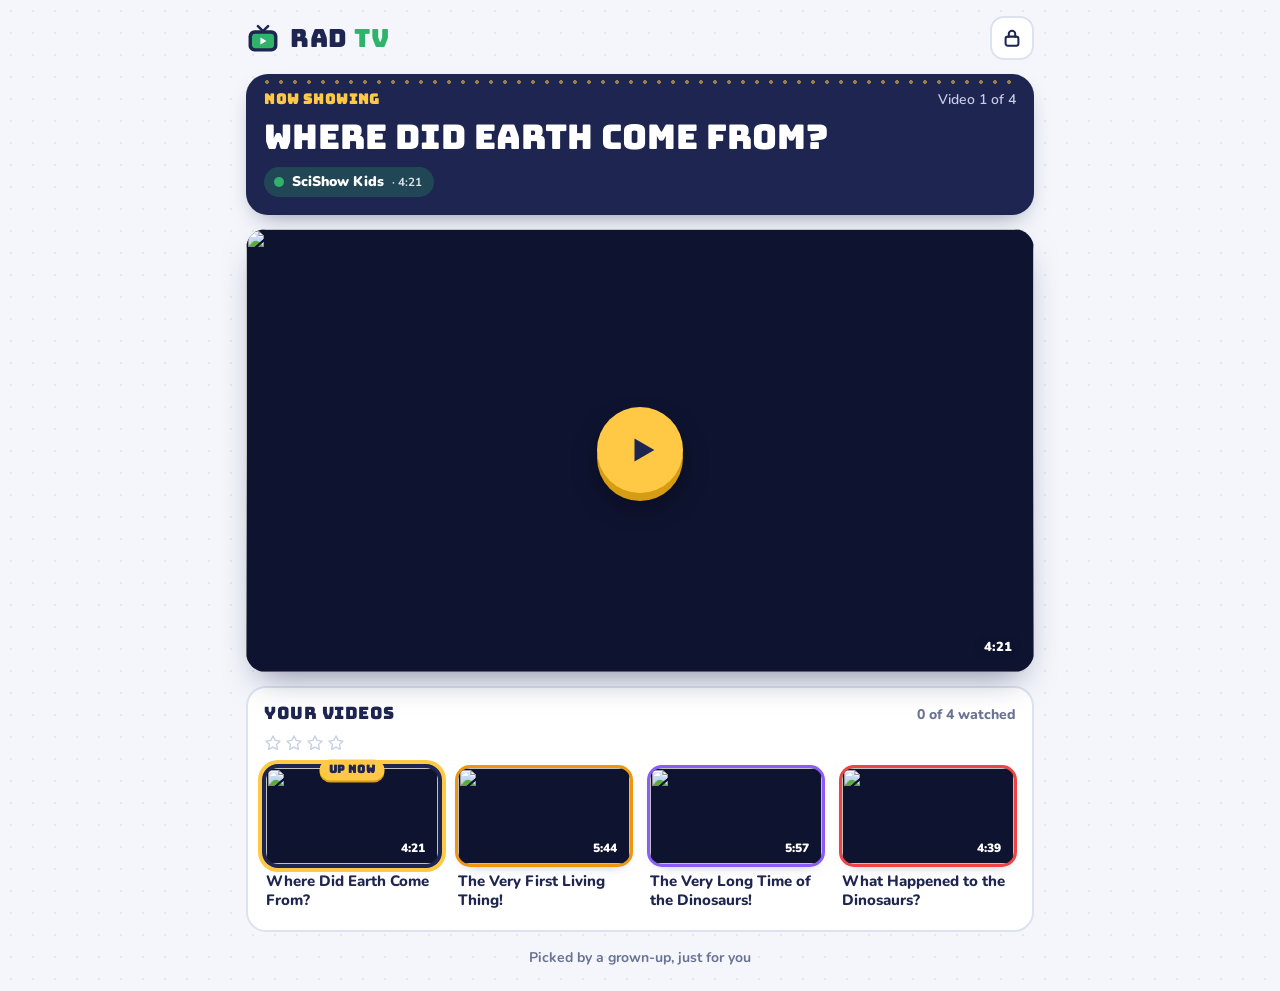
==== index.html @ b1f1b3ac "Rad TV: a kids' video player built on Time Train's player Opens straight to the next video, shields " ====
<!doctype html>
<html lang="en">
<head>
<meta charset="utf-8">
<meta name="viewport" content="width=device-width, initial-scale=1, viewport-fit=cover">
<title>Rad TV</title>
<meta name="description" content="A short list of hand-picked videos for the kids, one after another.">
<meta name="robots" content="noindex">
<meta name="apple-mobile-web-app-capable" content="yes">
<meta name="mobile-web-app-capable" content="yes">
<meta name="apple-mobile-web-app-status-bar-style" content="default">
<meta name="apple-mobile-web-app-title" content="Rad TV">
<meta name="theme-color" content="#f4f6fb">
<link rel="icon" type="image/svg+xml" href="favicon.svg">
<link rel="manifest" href="manifest.json">
<link rel="preconnect" href="https://fonts.googleapis.com">
<link rel="preconnect" href="https://fonts.gstatic.com" crossorigin>
<link href="https://fonts.googleapis.com/css2?family=Bungee&family=Nunito:wght@400;600;800;900&display=swap" rel="stylesheet">
<style>
  /* Time Train's look, as a little TV: a marquee board, the player, and the list of videos below. */
  :root {
    --paper: #f4f6fb; --ink: #1d2550; --muted: #6b7394; --card: #fff; --rule: #dde2f0;
    --board: #1d2550; --amber: #ffc845;
    --line: #2fb36b;   /* the current video's color, set from JS */
    --sign: "Bungee", "Arial Black", Impact, sans-serif;
    --body: "Nunito", ui-rounded, "SF Pro Rounded", system-ui, sans-serif;
  }
  * { box-sizing: border-box; -webkit-tap-highlight-color: transparent; }
  [hidden] { display: none !important; }
  html, body { margin: 0; min-height: 100%; }
  body {
    background: var(--paper); color: var(--ink);
    background-image: radial-gradient(circle, rgba(29,37,80,.07) 1.2px, transparent 1.4px); background-size: 22px 22px;
    font: 17px/1.4 var(--body); font-weight: 600;
    padding: calc(env(safe-area-inset-top) + 10px) 16px calc(env(safe-area-inset-bottom) + 18px);
    display: flex; flex-direction: column; gap: 14px; min-height: 100dvh;
    max-width: 820px; margin: 0 auto;
    -webkit-font-smoothing: antialiased; -webkit-user-select: none; user-select: none;
  }
  button { font: inherit; color: inherit; background: none; border: 0; padding: 0; cursor: pointer; }
  button:focus-visible, input:focus-visible { outline: 3px solid var(--amber); outline-offset: 2px; }

  /* top bar */
  .top { display: flex; align-items: center; gap: 10px; padding-top: 6px; }
  .brand { display: flex; align-items: center; gap: 10px; margin-right: auto; }
  .brand svg { width: 34px; height: 34px; }
  .brand b { font-family: var(--sign); font-weight: 400; font-size: 25px; letter-spacing: .02em; line-height: 1; }
  .brand b span { color: var(--line); transition: color .4s; }
  .icon-btn { flex-shrink: 0; width: 44px; height: 44px; border-radius: 14px; background: var(--card); border: 2px solid var(--rule);
    display: grid; place-items: center; color: var(--ink); position: relative; }
  .icon-btn svg { width: 22px; height: 22px; }
  .icon-btn:active { transform: scale(.95); }
  .icon-btn .hold { position: absolute; inset: -2px; border-radius: 14px; pointer-events: none;
    background: conic-gradient(var(--ink) calc(var(--p, 0) * 1turn), transparent 0); opacity: .18; }

  /* marquee board */
  .board { background: var(--board); color: #fff; border-radius: 22px; padding: 16px 18px 18px; position: relative; overflow: hidden;
    box-shadow: 0 10px 24px -12px rgba(29,37,80,.6); }
  /* a row of marquee bulbs along the top edge */
  .board::before { content: ""; position: absolute; left: 14px; right: 14px; top: 6px; height: 4px;
    background: radial-gradient(circle, var(--amber) 1.6px, transparent 2.2px) 0 0 / 14px 4px repeat-x; opacity: .55; }
  .board .row { display: flex; justify-content: space-between; align-items: center; gap: 10px; }
  .board .label { font-family: var(--sign); color: var(--amber); font-size: 14px; letter-spacing: .06em; }
  .board .count { font-size: 14px; color: #c6cbe6; white-space: nowrap; margin-left: auto; font-variant-numeric: tabular-nums; }
  .board .title { font-family: var(--sign); font-weight: 400; font-size: clamp(22px, 6vw, 34px); line-height: 1.1; margin: 8px 0 12px; text-wrap: balance;
    overflow-wrap: anywhere; display: -webkit-box; -webkit-line-clamp: 3; -webkit-box-orient: vertical; overflow: hidden; }
  .board .title.arrive { animation: flip .5s ease; }
  @keyframes flip { 0% { transform: rotateX(80deg); opacity: 0; } 100% { transform: none; opacity: 1; } }
  .chip { display: inline-flex; align-items: center; gap: 8px; background: color-mix(in srgb, var(--line) 24%, transparent); color: #fff; padding: 5px 12px 5px 8px;
    border-radius: 999px; font-weight: 900; font-size: 14px; transition: background .4s; max-width: 100%; }
  .chip i { width: 10px; height: 10px; margin-left: 2px; border-radius: 50%; background: var(--line); flex-shrink: 0; }
  .chip span { overflow: hidden; text-overflow: ellipsis; white-space: nowrap; }
  .chip small { font-weight: 700; opacity: .85; white-space: nowrap; }

  /* player */
  .player { position: relative; width: 100%; aspect-ratio: 16/9; border-radius: 20px; overflow: hidden; background: #0e1330;
    box-shadow: 0 16px 34px -14px rgba(29,37,80,.55); }
  .player iframe, #yt { position: absolute; inset: 0; width: 100%; height: 100%; }
  .player.tall { aspect-ratio: auto; min-height: max(330px, 56.25vw); }
  /* Taps fall through the poster to YouTube's own player so iPad starts it with sound. */
  .poster { position: absolute; inset: 0; pointer-events: none; transition: opacity .3s; }
  .poster img { width: 100%; height: 100%; object-fit: cover; display: block; }
  .poster::after { content: ""; position: absolute; inset: 0; background: linear-gradient(180deg, transparent 50%, rgba(14,19,48,.55)); }
  .poster .go { position: absolute; left: 50%; top: 50%; transform: translate(-50%, -50%); z-index: 1; width: 86px; height: 86px; border-radius: 50%;
    background: var(--amber); display: grid; place-items: center; box-shadow: 0 8px 0 #d69d12, 0 14px 26px rgba(0,0,0,.35); }
  .poster .go svg { width: 34px; height: 34px; margin-left: 6px; fill: var(--ink); }
  .poster .len { position: absolute; right: 12px; bottom: 12px; z-index: 1; font-weight: 900; font-size: 13px; color: #fff;
    background: rgba(14,19,48,.7); padding: 4px 10px; border-radius: 999px; }
  .poster .len:empty { display: none; }
  .poster.hidden { opacity: 0; }
  /* Invisible shields over YouTube's title bar and bottom row (share link, "More videos", logo), so a tap can't wander off to YouTube. */
  .shield { position: absolute; z-index: 2; display: none; }
  .player.playing .shield { display: block; }
  .shield.top { left: 0; right: 0; top: 0; height: 22%; }
  .shield.bottom { left: 0; right: 0; bottom: 0; height: 50px; }
  /* In the last stretch YouTube shows clickable "watch next" tiles, so the whole player is shielded then. */
  .player.endzone .shield.top { height: 100%; }

  /* Big mode: while a video plays it fills the screen. The covers and shields come along because they live inside .player. */
  .player.big { position: fixed; inset: 0; z-index: 15; width: 100%; height: 100%; aspect-ratio: auto; border-radius: 0; box-shadow: none; background: #000; }
  body.theater { overflow: hidden; }
  .size-btn { position: absolute; z-index: 4; right: 12px; top: 12px; width: 48px; height: 48px; border-radius: 14px; display: none; place-items: center;
    background: rgba(14,19,48,.6); color: #fff; }
  .player.playing .size-btn { display: grid; }
  .size-btn svg { width: 24px; height: 24px; }
  .size-btn:active { transform: scale(.94); }
  .cc-btn { right: 70px; font-family: var(--sign); font-size: 15px; letter-spacing: .04em; color: rgba(255,255,255,.6); }
  .cc-btn.on { background: #fff; color: var(--ink); }
  /* During an ad the bottom-right corner, where YouTube's Skip button sits, stays open to taps. */
  .player.ad .shield.bottom { right: 55%; }
  .skip-hint { position: absolute; z-index: 4; right: 16px; bottom: min(100px, 30%); display: none; flex-direction: column; align-items: center; pointer-events: none;
    font-family: var(--sign); font-size: 19px; color: var(--ink); animation: nudge 1s ease-in-out infinite; }
  .skip-hint span { background: var(--amber); padding: 9px 16px; border-radius: 999px; box-shadow: 0 4px 0 #d69d12, 0 8px 18px rgba(0,0,0,.4); }
  .skip-hint svg { width: 36px; height: 36px; margin-top: 4px; color: var(--amber); filter: drop-shadow(0 2px 3px rgba(0,0,0,.5)); }
  .player.playing.ad.skippy .skip-hint { display: flex; }
  @keyframes nudge { 50% { transform: translateY(10px); } }
  /* Sound stays off until the real video starts, so pre-roll ads play silently. */
  .hush { position: absolute; z-index: 4; left: 12px; top: 12px; max-width: calc(100% - 150px); display: none; pointer-events: none; background: rgba(14,19,48,.75); color: #fff;
    font-weight: 800; font-size: 14px; padding: 7px 12px; border-radius: 999px; }
  .player.playing.hushed .hush { display: block; }
  .cover { position: absolute; inset: 0; z-index: 3; display: none; flex-direction: column; align-items: center; justify-content: center;
    gap: 12px; padding: 16px; text-align: center; color: #fff; background: rgba(14,19,48,.94); }
  .cover.show { display: flex; animation: fade .3s ease; }
  @keyframes fade { from { opacity: 0; } }
  .cover h2 { font-family: var(--sign); font-weight: 400; font-size: clamp(20px, 5.4vw, 30px); margin: 0; line-height: 1.1; text-wrap: balance; }
  .cover p { margin: 0; color: #c6cbe6; font-size: 16px; max-width: 34ch; text-wrap: balance; }
  .cover p b { color: #fff; }
  .big-btn { font-family: var(--sign); font-size: 18px; background: var(--amber); color: var(--ink); padding: 14px 22px; border-radius: 999px;
    box-shadow: 0 5px 0 #d69d12; display: inline-flex; align-items: center; gap: 10px; }
  .big-btn:active { transform: translateY(3px); box-shadow: 0 2px 0 #d69d12; }
  .big-btn svg { width: 18px; height: 18px; fill: currentColor; }
  .cover.paused { background: rgba(14,19,48,.72); }

  /* the gold star you earn for each video */
  .star { width: 92px; height: 92px; filter: drop-shadow(0 6px 0 #d69d12) drop-shadow(0 12px 18px rgba(0,0,0,.35)); }
  .cover.show .star { animation: pop .6s cubic-bezier(.3,1.6,.5,1); }
  @keyframes pop { from { transform: scale(.2) rotate(-40deg); opacity: 0; } }

  /* the list of videos */
  .shelf { background: var(--card); border: 2px solid var(--rule); border-radius: 20px; padding: 14px 14px 16px; }
  .shelf-head { display: flex; justify-content: space-between; align-items: baseline; gap: 10px; margin: 0 2px 12px; }
  .shelf-head h3 { margin: 0; font-family: var(--sign); font-weight: 400; font-size: 17px; letter-spacing: .03em; }
  .shelf-head span { color: var(--muted); font-size: 14px; font-weight: 800; white-space: nowrap; font-variant-numeric: tabular-nums; }
  .stars { display: flex; flex-wrap: wrap; gap: 3px; margin: -4px 2px 12px; }
  .stars svg { width: 18px; height: 18px; }
  .grid { list-style: none; margin: 0; padding: 0; display: grid; grid-template-columns: repeat(auto-fill, minmax(min(150px, 42%), 1fr)); gap: 14px 12px; }   /* two across on a phone */
  .grid li { position: relative; cursor: pointer; border-radius: 14px; padding: 4px; }
  .grid li:active { background: var(--rule); }
  .grid .th { position: relative; aspect-ratio: 16/9; border-radius: 12px; overflow: hidden; background: #0e1330; box-shadow: 0 0 0 3px var(--c), 0 6px 14px -8px rgba(29,37,80,.6); }
  .grid img { width: 100%; height: 100%; object-fit: cover; display: block; }
  .grid .th small { position: absolute; right: 6px; bottom: 6px; font-weight: 900; font-size: 12px; color: #fff; background: rgba(14,19,48,.75); padding: 2px 7px; border-radius: 999px; }
  .grid .th small:empty { display: none; }
  .grid b { display: -webkit-box; -webkit-line-clamp: 2; -webkit-box-orient: vertical; overflow: hidden; margin-top: 8px; font-size: 15px; line-height: 1.25; font-weight: 800; overflow-wrap: anywhere; }
  .grid li.seen .th img { opacity: .5; }
  .grid li.seen b { color: var(--muted); }
  .grid li .badge { position: absolute; left: -2px; top: -4px; width: 34px; height: 34px; display: none; z-index: 1; filter: drop-shadow(0 2px 2px rgba(0,0,0,.3)); }
  .grid li.seen .badge { display: block; }
  .grid li.here .th { box-shadow: 0 0 0 4px var(--ink), 0 0 0 8px var(--amber); }
  .grid li.here b { color: var(--ink); }
  .grid li .now { position: absolute; left: 50%; top: 4px; transform: translate(-50%, -40%); z-index: 1; display: none; font-family: var(--sign); font-size: 11px; letter-spacing: .06em;
    background: var(--amber); color: var(--ink); padding: 3px 9px; border-radius: 999px; box-shadow: 0 2px 0 #d69d12; white-space: nowrap; }
  .grid li.here .now { display: block; }
  .empty-shelf { margin: 0; color: var(--muted); font-size: 15px; }

  .foot { text-align: center; font-size: 14px; color: var(--muted); padding: 2px 8px 6px; font-weight: 700; }

  /* grown-ups sheet */
  .sheet-bg { position: fixed; inset: 0; z-index: 20; background: rgba(14,19,48,.45); display: none; align-items: flex-end; justify-content: center; }
  .sheet-bg.show { display: flex; animation: fade .2s; }
  .sheet { background: var(--paper); width: 100%; max-width: 820px; max-height: 90dvh; overflow: auto; border-radius: 26px 26px 0 0;
    padding: 18px 18px calc(env(safe-area-inset-bottom) + 22px); animation: up .3s cubic-bezier(.2,1,.3,1); -webkit-user-select: text; user-select: text; }
  @keyframes up { from { transform: translateY(40px); opacity: 0; } }
  .sheet-head { display: flex; align-items: center; justify-content: space-between; margin-bottom: 8px; }
  .sheet-head h3 { font-family: var(--sign); font-weight: 400; font-size: 22px; margin: 0; }
  .close { font-weight: 900; color: var(--muted); padding: 8px 4px; }
  .grown { display: grid; grid-template-columns: minmax(0, 1fr); gap: 10px; }   /* long titles ellipsize instead of widening the sheet */
  .grown h4 { margin: 10px 0 0; font-family: var(--sign); font-weight: 400; font-size: 15px; letter-spacing: .03em; }
  .grown .now-box { background: var(--card); border: 2px solid var(--rule); border-radius: 16px; padding: 12px 14px; font-size: 15px; }
  .grown .now-box b { font-weight: 900; }
  .grown .now-box a { color: var(--ink); }
  .add { background: var(--card); border: 2px solid var(--rule); border-radius: 16px; padding: 12px; display: grid; gap: 10px; }
  .add .row { display: flex; gap: 8px; }
  .add input { flex: 1; min-width: 0; font: inherit; font-size: 16px; font-weight: 700; padding: 11px 12px; border-radius: 12px; border: 2px solid var(--rule); background: var(--paper); color: var(--ink); }
  .add input:focus { outline: 3px solid var(--amber); outline-offset: 1px; }
  .add .go-btn { background: var(--ink); color: #fff; border-radius: 12px; padding: 0 18px; font-weight: 900; }
  .add .go-btn:disabled { opacity: .5; }
  .add .msg { margin: 0; font-size: 14px; font-weight: 800; color: var(--muted); overflow-wrap: anywhere; }
  .add .msg:empty { display: none; }
  .add .msg.err { color: #b42318; }
  .add .msg.ok { color: #13784a; }
  .grown .btns { display: grid; grid-template-columns: 1fr 1fr; gap: 10px; }
  .grown button.opt { background: var(--card); border: 2px solid var(--rule); border-radius: 14px; padding: 12px; font-weight: 800; font-size: 15px; text-align: left; }
  .grown button.opt:active { background: var(--rule); }
  .grown .field { display: flex; align-items: center; gap: 10px; background: var(--card); border: 2px solid var(--rule); border-radius: 14px; padding: 10px 12px; font-weight: 800; font-size: 15px; }
  .seg { margin-left: auto; display: flex; background: var(--rule); border-radius: 10px; padding: 3px; }
  .seg button { padding: 6px 11px; border-radius: 8px; font-weight: 900; white-space: nowrap; }
  .seg button.on { background: var(--ink); color: #fff; }
  .g-list { list-style: none; margin: 0; padding: 0; display: grid; grid-template-columns: minmax(0, 1fr); gap: 8px; }
  .g-list li { display: flex; align-items: center; gap: 10px; background: var(--card); border: 2px solid var(--rule); border-radius: 14px; padding: 8px; }
  .g-list li.here { border-color: var(--ink); }
  .g-list img { width: 80px; aspect-ratio: 16/9; object-fit: cover; border-radius: 8px; flex-shrink: 0; background: #0e1330; }
  .g-list .t { flex: 1; min-width: 0; font-size: 14px; line-height: 1.3; }
  .g-list .t b { display: block; font-weight: 900; overflow: hidden; text-overflow: ellipsis; white-space: nowrap; }
  .g-list .t span { color: var(--muted); display: block; overflow: hidden; text-overflow: ellipsis; white-space: nowrap; }
  .g-list .acts { display: flex; gap: 6px; flex-shrink: 0; }
  .g-list .acts button { font-size: 13px; font-weight: 900; padding: 7px 10px; border-radius: 10px; background: var(--rule); }
  .g-list .acts button.rm { color: #b42318; background: #fde8e7; }
  .g-list.off li { opacity: .7; }
  .fine { font-size: 13px; color: var(--muted); margin: 0; }
  details.off-wrap summary { cursor: pointer; font-weight: 800; font-size: 15px; padding: 6px 0; }

  .toast { position: fixed; left: 50%; top: calc(env(safe-area-inset-top) + 14px); transform: translate(-50%, -8px); z-index: 30;
    background: var(--ink); color: #fff; padding: 10px 18px; border-radius: 999px; font-weight: 800; font-size: 15px;
    opacity: 0; transition: opacity .25s, transform .25s; pointer-events: none; white-space: nowrap; }
  .toast.show { opacity: .96; transform: translate(-50%, 0); }
  .confetti { position: fixed; inset: 0; width: 100vw; height: 100vh; z-index: 25; pointer-events: none; }
  @media (prefers-reduced-motion: reduce) { *, *::before, *::after { animation: none !important; transition: none !important; } }
</style>
</head>
<body>
  <svg width="0" height="0" style="position:absolute" aria-hidden="true">
    <symbol id="star" viewBox="0 0 24 24"><path d="M12 2.6l2.9 5.9 6.5.9-4.7 4.6 1.1 6.5L12 17.4l-5.8 3.1 1.1-6.5L2.6 9.4l6.5-.9z" fill="#ffc845" stroke="#d69d12" stroke-width="1.4" stroke-linejoin="round"/></symbol>
    <symbol id="star-empty" viewBox="0 0 24 24"><path d="M12 2.6l2.9 5.9 6.5.9-4.7 4.6 1.1 6.5L12 17.4l-5.8 3.1 1.1-6.5L2.6 9.4l6.5-.9z" fill="none" stroke="#c9cfe3" stroke-width="1.8" stroke-linejoin="round"/></symbol>
  </svg>

  <div class="top">
    <div class="brand">
      <svg viewBox="0 0 40 40" aria-hidden="true"><path d="M14 6l6 6 6-6" fill="none" stroke="#1d2550" stroke-width="3" stroke-linecap="round" stroke-linejoin="round"/><rect x="3" y="11" width="34" height="25" rx="7" fill="#1d2550"/><rect x="7" y="15" width="26" height="17" rx="4" fill="var(--line)"/><path d="M17 19.5v8l7-4z" fill="#fff"/></svg>
      <b>Rad <span>TV</span></b>
    </div>
    <button class="icon-btn" id="grown-btn" aria-label="Grown-ups: press and hold">
      <span class="hold" id="hold"></span>
      <svg viewBox="0 0 24 24" fill="none" stroke="currentColor" stroke-width="2.2" stroke-linecap="round" stroke-linejoin="round"><rect x="5" y="10.5" width="14" height="10" rx="2.5"/><path d="M8.5 10.5V7.5a3.5 3.5 0 0 1 7 0v3"/></svg>
    </button>
  </div>

  <section class="board" aria-live="polite">
    <div class="row"><span class="label" id="board-label">Now showing</span><span class="count" id="count"></span></div>
    <div class="title" id="title">Rad TV</div>
    <span class="chip" id="chip"><i></i><span id="channel"></span><small id="length"></small></span>
  </section>

  <div class="player" id="player">
    <div id="yt"></div>
    <div class="poster" id="poster">
      <img id="thumb" alt="">
      <div class="go"><svg viewBox="0 0 24 24"><path d="M6 3.8v16.4L20 12z"/></svg></div>
      <div class="len" id="len"></div>
    </div>
    <div class="shield top"></div>
    <div class="shield bottom"></div>
    <button class="size-btn" id="size-btn"></button>
    <button class="size-btn cc-btn" id="cc-btn">CC</button>
    <div class="hush">Sound comes on when the video starts</div>
    <div class="skip-hint"><span>Tap Skip</span><svg viewBox="0 0 24 24" fill="none" stroke="currentColor" stroke-width="3" stroke-linecap="round" stroke-linejoin="round"><path d="M12 4v15M5 12l7 7 7-7"/></svg></div>
    <div class="cover paused" id="paused">
      <button class="big-btn" id="resume"><svg viewBox="0 0 24 24"><path d="M6 3.8v16.4L20 12z"/></svg>Keep going</button>
    </div>
    <div class="cover" id="done">
      <svg class="star"><use href="#star"/></svg>
      <h2 id="done-title">You got a star!</h2>
      <p id="done-msg"></p>
      <button class="big-btn" id="onward">Next video <svg viewBox="0 0 24 24"><path d="M6 3.8v16.4L20 12z"/></svg></button>
    </div>
    <div class="cover" id="rest">
      <h2>That's all for today!</h2>
      <p id="rest-msg"></p>
    </div>
    <div class="cover" id="empty">
      <h2 id="empty-title"></h2>
      <p id="empty-msg"></p>
    </div>
  </div>

  <section class="shelf">
    <div class="shelf-head"><h3>Your videos</h3><span id="shelf-count"></span></div>
    <div class="stars" id="stars" aria-hidden="true"></div>
    <ul class="grid" id="grid"></ul>
    <p class="empty-shelf" id="shelf-empty" hidden>No videos yet. Grown-ups: press and hold the lock to add some.</p>
  </section>

  <footer class="foot">Picked by a grown-up, just for you</footer>

  <div class="sheet-bg" id="grown-sheet"><div class="sheet">
    <div class="sheet-head"><h3>Grown-ups</h3><button class="close" data-close>Done</button></div>
    <div class="grown">
      <div class="now-box" id="g-now"></div>

      <form class="add" id="add-form" novalidate>
        <b>Add a video</b>
        <div class="row">
          <input id="add-url" type="url" inputmode="url" autocapitalize="off" autocorrect="off" spellcheck="false" placeholder="Paste a YouTube link" aria-label="YouTube link">
          <button class="go-btn" id="add-go" type="submit">Add</button>
        </div>
        <input id="add-code" type="password" autocomplete="off" placeholder="Grown-up code (just once on this device)" aria-label="Grown-up code" hidden>
        <p class="msg" id="add-msg"></p>
      </form>

      <div class="btns">
        <button class="opt" id="g-skip">Skip this video</button>
        <button class="opt" id="g-more">One more video today</button>
        <button class="opt" id="g-big"></button>
        <button class="opt" id="g-reset">Start the list over</button>
      </div>
      <div class="field">Videos per day
        <div class="seg" id="g-perday"><button data-n="1">1</button><button data-n="2">2</button><button data-n="3">3</button><button data-n="5">5</button><button data-n="0">No limit</button></div>
      </div>

      <h4 id="g-list-head">The list</h4>
      <ol class="g-list" id="g-list"></ol>
      <details class="off-wrap" id="g-off-wrap" hidden><summary id="g-off-head"></summary><ol class="g-list off" id="g-off"></ol></details>
      <p class="fine" id="g-where"></p>
      <p class="fine">Hold the lock button for a second to open this. Stars and settings are saved on this device.</p>
    </div>
  </div></div>

  <div class="toast" id="toast"></div>

<!-- Bump ?v= when the list changes so iPads pick up the new one instead of a cached copy. -->
<script src="videos.js?v=1"></script>
<script>
  // The six Time Train line colors; each video takes the next one, so the list reads like a row of bright spines.
  const COLORS = ["#2fb36b", "#f0960e", "#8b5cf6", "#ef4444", "#1e9be8", "#ec4899"];
  // videos.js rows: [id, title, channel, length]
  const BASE = (window.VIDEOS || []).map(([id, title, ch, len]) => ({ id, title, ch, len }));

  // ---- storage (keys prefixed rtv- so they never collide with another app on the same site) ----
  const store = {
    get(k, d) { try { return JSON.parse(localStorage.getItem("rtv-" + k)) ?? d; } catch { return d; } },
    set(k, v) { try { localStorage.setItem("rtv-" + k, JSON.stringify(v)); } catch {} },
  };
  const watched = new Set(store.get("watched", []));   // video ids with a star
  let cur = store.get("cur", null);                     // the video picked to play next; null = first one without a star
  let perDay = store.get("perDay", 3);                  // 0 = no limit
  const dayKey = (d = new Date()) => `${d.getFullYear()}-${String(d.getMonth() + 1).padStart(2, "0")}-${String(d.getDate()).padStart(2, "0")}`;
  const today = () => { const t = store.get("today", {}); return t.d === dayKey() ? t : { d: dayKey(), n: 0, extra: 0 }; };
  const canWatch = () => { const t = today(); return !perDay || t.n < perDay + t.extra; };

  // ---- the list: videos.js, then what grown-ups added on the list server, then anything added on this device only ----
  const LIST_URL = /^(localhost|127\.0\.0\.1)$/.test(location.hostname) ? "http://localhost:8792" : "https://rad-tv-list-production.up.railway.app";
  let remote = store.get("remote", { added: [], hidden: [] });   // last copy from the server, so the list still works offline
  const local = store.get("local", { added: [], hidden: [] });    // added while the server couldn't be reached
  let online = false, code = store.get("code", "");
  const broken = new Set();                                         // won't play here (removed, or embedding off): passed over this visit
  let list = [], off = [];
  function rebuild() {
    const hidden = new Set([...remote.hidden, ...local.hidden]), seen = new Set(), all = [];
    for (const v of [...BASE, ...remote.added, ...local.added]) if (!seen.has(v.id)) { seen.add(v.id); all.push(v); }
    list = all.filter(v => !hidden.has(v.id));
    off = all.filter(v => hidden.has(v.id));
  }
  rebuild();
  const current = () => list.find(v => v.id === cur && !broken.has(v.id)) || list.find(v => !watched.has(v.id) && !broken.has(v.id)) || null;
  const colorOf = (v) => COLORS[Math.max(0, list.indexOf(v)) % COLORS.length];

  const $ = (id) => document.getElementById(id);
  const esc = (x) => String(x).replace(/[&<>"]/g, c => ({ "&": "&amp;", "<": "&lt;", ">": "&gt;", '"': "&quot;" }[c]));
  const thumb = (id, size = "mqdefault") => `https://i.ytimg.com/vi/${id}/${size}.jpg`;
  let player = null, ready = false, timer = null, finished = false, reached = false, shown = null;
  let big = store.get("big", true), autoBig = false, hushed = false, adSince = 0, cc = store.get("cc", false);

  // ---- board, poster and shelf ----
  function paint(arrive) {
    const v = current(), p = $("player");
    shown = v ? v.id : null;
    p.classList.remove("playing", "endzone", "ad", "skippy");
    setBig(false); autoBig = false;
    finished = reached = false;
    clearInterval(timer);
    if (!v) { paintEmpty(); paintShelf(); return; }
    document.documentElement.style.setProperty("--line", colorOf(v));
    $("board-label").textContent = canWatch() ? (watched.has(v.id) ? "Watch again" : "Now showing") : "Tomorrow";
    $("count").textContent = `Video ${list.indexOf(v) + 1} of ${list.length}`;
    $("title").textContent = v.title;
    if (arrive) { const n = $("title"); n.classList.remove("arrive"); void n.offsetWidth; n.classList.add("arrive"); }
    $("chip").hidden = false;
    $("channel").textContent = v.ch; $("length").textContent = v.len ? `· ${v.len}` : "";
    $("len").textContent = v.len || "";
    const img = $("thumb");
    // Videos without a high-res thumbnail get YouTube's 120px grey placeholder rather than an error, so check the size too.
    const fallback = () => { img.onerror = img.onload = null; img.src = thumb(v.id, "hqdefault"); };
    img.onerror = fallback;
    img.onload = () => { if (img.naturalWidth <= 120) fallback(); };
    img.src = thumb(v.id, "maxresdefault");
    $("poster").classList.remove("hidden");
    showCover(canWatch() ? null : "rest");
    $("rest-msg").innerHTML = `More videos tomorrow. Up next: <b>${esc(v.title)}</b>`;
    if (ready) { player.cueVideoById(v.id); hush(); }
    paintShelf();
  }

  function paintEmpty() {
    const none = !list.length;
    document.documentElement.style.setProperty("--line", COLORS[0]);
    $("board-label").textContent = none ? "Coming soon" : "All caught up";
    $("count").textContent = none ? "" : `${list.length} of ${list.length} watched`;
    $("title").textContent = none ? "No videos yet" : "You watched them all!";
    $("chip").hidden = true;
    $("poster").classList.add("hidden");
    $("empty-title").textContent = none ? "No videos yet" : "All caught up!";
    $("empty-msg").innerHTML = none ? "Ask a grown-up to add some." : "Ask a grown-up to add more, or tap one below to watch it again.";
    showCover("empty");
    if (ready) player.stopVideo();
  }

  function paintShelf() {
    const v = current(), n = list.filter(x => watched.has(x.id)).length;
    $("shelf-count").textContent = list.length ? `${n} of ${list.length} watched` : "";
    $("stars").innerHTML = list.map(x => `<svg><use href="#${watched.has(x.id) ? "star" : "star-empty"}"/></svg>`).join("");
    $("stars").hidden = !list.length || list.length > 60;
    $("shelf-empty").hidden = !!list.length;
    $("grid").innerHTML = list.map((x, i) =>
      `<li data-id="${x.id}" class="${watched.has(x.id) ? "seen" : ""}${x === v ? " here" : ""}" style="--c:${COLORS[i % COLORS.length]}">` +
      `<svg class="badge"><use href="#star"/></svg><span class="now">Up now</span>` +
      `<div class="th"><img loading="lazy" alt="" src="${thumb(x.id)}"><small>${esc(x.len || "")}</small></div><b>${esc(x.title)}</b></li>`).join("");
  }

  function showCover(which) {
    for (const id of ["paused", "done", "rest", "empty"]) $(id).classList.toggle("show", id === which);
    $("player").classList.toggle("tall", ["done", "rest", "empty"].includes(which));
  }

  // The next video without a star after this one, then from the top of the list.
  function nextAfter(v) {
    const i = list.indexOf(v), ok = (x) => x !== v && !watched.has(x.id) && !broken.has(x.id);
    return list.slice(i + 1).find(ok) || list.slice(0, Math.max(0, i)).find(ok) || null;
  }

  // ---- finishing a video: a star, confetti, and the next one ----
  function finish() {
    const v = list.find(x => x.id === shown);
    if (finished || !v) return;
    finished = true;
    clearInterval(timer);
    watched.add(v.id); store.set("watched", [...watched]);
    const t = today(); t.n++; store.set("today", t);
    const nx = nextAfter(v);
    cur = nx ? nx.id : null; store.set("cur", cur);
    $("player").classList.remove("playing", "endzone");
    setBig(false); unhush();
    if (!nx) {
      $("done-title").textContent = "You got a star!";
      $("done-msg").textContent = "That was the last one on your list. Ask a grown-up to add more!";
      $("onward").hidden = true;
    } else if (canWatch()) {
      $("done-title").textContent = "You got a star!";
      $("done-msg").innerHTML = `Up next: <b>${esc(nx.title)}</b>`;
      $("onward").hidden = false;
    } else {
      $("done-title").textContent = "You got a star!";
      $("done-msg").innerHTML = `That's all for today. Tomorrow: <b>${esc(nx.title)}</b>`;
      $("onward").hidden = true;
    }
    showCover("done");
    confetti(colorOf(v));
    paintShelf();
  }
  $("onward").onclick = () => { showCover(null); paint(true); };

  // Tap any video on the shelf to watch it, including one with a star already.
  $("grid").addEventListener("click", (e) => {
    const li = e.target.closest("li[data-id]"); if (!li) return;
    if (li.dataset.id === shown && !$("done").classList.contains("show") && !$("empty").classList.contains("show")) return scrollUp();
    if (!canWatch()) return toast("That's all for today. More tomorrow!");
    cur = li.dataset.id; store.set("cur", cur);
    paint(true); scrollUp();
  });
  const scrollUp = () => window.scrollTo({ top: 0, behavior: matchMedia("(prefers-reduced-motion: reduce)").matches ? "auto" : "smooth" });

  // ---- big mode ----
  const GROW = `<svg viewBox="0 0 24 24" fill="none" stroke="currentColor" stroke-width="2.4" stroke-linecap="round" stroke-linejoin="round"><path d="M4 9V4h5M20 9V4h-5M4 15v5h5M20 15v5h-5"/></svg>`;
  const SHRINK = `<svg viewBox="0 0 24 24" fill="none" stroke="currentColor" stroke-width="2.4" stroke-linecap="round" stroke-linejoin="round"><path d="M9 4v5H4M15 4v5h5M9 20v-5H4M15 20v-5h5"/></svg>`;
  function setBig(on) {
    $("player").classList.toggle("big", on); document.body.classList.toggle("theater", on);
    $("size-btn").innerHTML = on ? SHRINK : GROW; $("size-btn").setAttribute("aria-label", on ? "Smaller video" : "Bigger video");
  }
  $("size-btn").onclick = () => setBig(!$("player").classList.contains("big"));

  // ---- sound gate: muted until the chosen video itself is playing ----
  // During a pre-roll ad the video's own clock sits at 0, so sound comes on once it moves and the length is the one we expect.
  const secs = (len) => String(len || "").split(":").reduce((t, n) => t * 60 + +n, 0);
  function hush() { if (!ready) return; player.mute(); hushed = true; adSince = 0; $("player").classList.add("hushed"); $("player").classList.remove("ad", "skippy"); }
  function unhush() {
    if (!hushed) return; hushed = false; $("player").classList.remove("hushed", "ad", "skippy");
    if (ready) { player.unMute(); applyCC(); }
  }
  function adCheck(now) {
    const ad = hushed && now < 1;
    if (!ad) adSince = 0; else if (!adSince) adSince = Date.now();
    $("player").classList.toggle("ad", ad);
    $("player").classList.toggle("skippy", ad && Date.now() - adSince >= 5000);
    return ad;
  }

  // ---- captions: YouTube's own CC button sits under the bottom shield, so ours lives up top ----
  function applyCC() {
    if (!ready) return;
    try {
      if (cc) { player.loadModule("captions"); player.setOption("captions", "track", { languageCode: "en" }); }
      else player.unloadModule("captions");
    } catch {}
  }
  function paintCC() { $("cc-btn").classList.toggle("on", cc); $("cc-btn").setAttribute("aria-label", cc ? "Turn captions off" : "Turn captions on"); }
  $("cc-btn").onclick = () => { cc = !cc; store.set("cc", cc); paintCC(); applyCC(); toast(cc ? "Captions on" : "Captions off"); };
  paintCC();
  $("resume").onclick = () => { showCover(null); if (ready) player.playVideo(); };

  // ---- confetti in the video's color plus the others ----
  function confetti(main) {
    if (matchMedia("(prefers-reduced-motion: reduce)").matches) return;
    const colors = [main, main, "#ffc845", ...COLORS];
    const c = document.createElement("canvas"); c.className = "confetti"; document.body.appendChild(c);
    const dpr = devicePixelRatio || 1, W = innerWidth, H = innerHeight;
    c.width = W * dpr; c.height = H * dpr;
    const ctx = c.getContext("2d"); ctx.scale(dpr, dpr);
    const bits = Array.from({ length: 160 }, (_, i) => {
      const left = i % 2 === 0, a = (left ? -60 : -120) + (Math.random() - 0.5) * 50, sp = 9 + Math.random() * 10;
      return { x: left ? 0 : W, y: H * 0.8, vx: Math.cos(a * Math.PI / 180) * sp, vy: Math.sin(a * Math.PI / 180) * sp,
               w: 7 + Math.random() * 6, h: 4 + Math.random() * 5, r: Math.random() * 6, vr: (Math.random() - 0.5) * 0.3,
               color: colors[i % colors.length], round: Math.random() < 0.3 };
    });
    const start = performance.now();
    (function frame(now) {
      const t = now - start;
      ctx.clearRect(0, 0, W, H);
      ctx.globalAlpha = Math.max(0, Math.min(1, (3200 - t) / 800));
      for (const b of bits) {
        b.vx *= 0.985; b.vy = b.vy * 0.985 + 0.28; b.x += b.vx; b.y += b.vy; b.r += b.vr;
        ctx.save(); ctx.translate(b.x, b.y); ctx.rotate(b.r); ctx.fillStyle = b.color; ctx.scale(1, Math.cos(t / 120 + b.r));
        if (b.round) { ctx.beginPath(); ctx.arc(0, 0, b.h / 2 + 1, 0, 7); ctx.fill(); } else ctx.fillRect(-b.w / 2, -b.h / 2, b.w, b.h);
        ctx.restore();
      }
      if (t < 3200) requestAnimationFrame(frame); else c.remove();
    })(start);
  }

  let toastTimer;
  function toast(msg) {
    const t = $("toast"); t.textContent = msg; t.classList.add("show");
    clearTimeout(toastTimer); toastTimer = setTimeout(() => t.classList.remove("show"), 2200);
  }

  // ---- grown-ups sheet: press and hold the lock for a second ----
  let holdStart = 0, holdRaf = 0;
  const holdEnd = () => { cancelAnimationFrame(holdRaf); holdStart = 0; $("hold").style.setProperty("--p", 0); };
  $("grown-btn").addEventListener("pointerdown", (e) => {
    e.preventDefault(); holdStart = performance.now();
    (function tick(now) {
      if (!holdStart) return;
      const p = Math.min(1, (now - holdStart) / 1000); $("hold").style.setProperty("--p", p);
      if (p >= 1) { holdEnd(); openGrown(); } else holdRaf = requestAnimationFrame(tick);
    })(holdStart);
  });
  ["pointerup", "pointerleave", "pointercancel"].forEach(ev => $("grown-btn").addEventListener(ev, holdEnd));
  $("grown-btn").addEventListener("click", () => { if (!$("grown-sheet").classList.contains("show")) toast("Grown-ups: press and hold"); });
  $("grown-btn").addEventListener("contextmenu", (e) => e.preventDefault());

  function openGrown() {
    if (player && ready && $("player").classList.contains("playing")) player.pauseVideo();
    setBig(false);
    paintGrown();
    $("add-msg").textContent = ""; $("add-msg").className = "msg";
    $("grown-sheet").classList.add("show");
    pull();   // pick up anything added on another device while this was open
  }
  function paintGrown() {
    const v = current(), t = today();
    $("g-now").innerHTML = v
      ? `<b>Up now: ${esc(v.title)}</b><br><a href="https://www.youtube.com/watch?v=${v.id}" target="_blank" rel="noopener">Open on YouTube</a> · ${esc(v.ch)}${v.len ? ` · ${v.len}` : ""}` +
        `<br><span class="fine">${t.n} watched today of ${perDay ? perDay + t.extra : "no limit"} · ${list.filter(x => watched.has(x.id)).length} of ${list.length} have a star</span>`
      : `<b>${list.length ? "Every video has a star." : "The list is empty."}</b> Add a video below.`;
    $("g-big").textContent = big ? "Keep videos small" : "Make videos big";
    document.querySelectorAll("#g-perday button").forEach(b => b.classList.toggle("on", +b.dataset.n === perDay));
    $("add-code").hidden = !online || !!code;
    const row = (x, acts) => `<li data-id="${x.id}" class="${x === v ? "here" : ""}"><img loading="lazy" alt="" src="${thumb(x.id, "default")}">` +
      `<div class="t"><b>${watched.has(x.id) ? "★ " : ""}${esc(x.title)}</b><span>${esc(x.ch)}${x.len ? ` · ${x.len}` : ""}</span></div><div class="acts">${acts}</div></li>`;
    $("g-list-head").textContent = `The list (${list.length})`;
    $("g-list").innerHTML = list.map(x => row(x, `<button data-act="play">Play</button><button class="rm" data-act="remove">Remove</button>`)).join("");
    $("g-off-wrap").hidden = !off.length;
    $("g-off-head").textContent = `Taken off the list (${off.length})`;
    $("g-off").innerHTML = off.map(x => row(x, `<button data-act="restore">Put back</button>`)).join("");
    $("g-where").textContent = online
      ? "Videos you add here show up on every device that opens Rad TV."
      : "Couldn't reach the shared list just now, so videos you add are saved on this device only.";
  }
  const closeSheets = () => document.querySelectorAll(".sheet-bg").forEach(x => x.classList.remove("show"));
  document.querySelectorAll("[data-close]").forEach(b => b.onclick = closeSheets);
  document.querySelectorAll(".sheet-bg").forEach(bg => bg.addEventListener("click", (e) => { if (e.target === bg) closeSheets(); }));
  // Opening the sheet paused the video, and its cover offers Keep going.

  $("g-skip").onclick = () => {
    const v = current(); if (!v) return;
    const nx = nextAfter(v); cur = nx ? nx.id : null; store.set("cur", cur);
    if (!nx) { watched.add(v.id); store.set("watched", [...watched]); }   // nothing after it: count it so the list ends
    closeSheets(); paint(true); toast("Skipped to the next video");
  };
  $("g-more").onclick = () => { const t = today(); t.extra++; store.set("today", t); closeSheets(); paint(true); toast("One more video unlocked for today"); };
  $("g-big").onclick = () => { big = !big; store.set("big", big); paintGrown(); toast(big ? "Videos fill the screen" : "Videos stay small"); };
  $("g-reset").onclick = () => {
    if (!confirm("Take the stars off every video and start the list from the top?")) return;
    watched.clear(); store.set("watched", []); cur = null; store.set("cur", null);
    closeSheets(); paint(true); toast("Back to the top of the list");
  };
  document.querySelectorAll("#g-perday button").forEach(b => b.onclick = () => {
    perDay = +b.dataset.n; store.set("perDay", perDay);
    paintGrown(); if (!busy()) paint();
  });

  // ---- adding and removing videos ----
  // Takes watch, youtu.be, Shorts, embed and live links, or a bare 11-character id.
  const ID = /^[\w-]{11}$/;
  function videoId(url) {
    const s = String(url || "").trim();
    if (ID.test(s)) return s;
    try {
      const u = new URL(/^https?:/.test(s) ? s : "https://" + s);
      if (!/(^|\.)(youtube\.com|youtube-nocookie\.com|youtu\.be)$/.test(u.hostname)) return null;
      const id = u.hostname.endsWith("youtu.be") ? u.pathname.slice(1) : u.searchParams.get("v") || u.pathname.match(/^\/(?:shorts|embed|live|v)\/([\w-]{11})/)?.[1];
      return ID.test(id || "") ? id : null;
    } catch { return null; }
  }
  async function call(route, body) {
    const r = await fetch(LIST_URL + route, { method: "POST", headers: { "Content-Type": "application/json" }, body: JSON.stringify({ code, ...body }) });
    const j = await r.json().catch(() => ({}));
    if (r.status === 401) { code = ""; store.set("code", ""); }
    if (!r.ok) throw Object.assign(new Error(j.error || "Couldn't reach the list. Try again in a moment."), { status: r.status });
    return j;
  }
  const took = (j) => { remote = { added: j.added, hidden: j.hidden }; store.set("remote", remote); };
  function addMsg(text, kind = "") { $("add-msg").textContent = text; $("add-msg").className = "msg" + (kind ? " " + kind : ""); }

  $("add-form").onsubmit = async (e) => {
    e.preventDefault();
    const id = videoId($("add-url").value);
    if (!id) return addMsg("That doesn't look like a YouTube link.", "err");
    if (list.some(v => v.id === id)) return addMsg("That one's already on the list.", "err");
    if (online && !code) {
      const c = $("add-code").value.trim();
      if (!c) { $("add-code").hidden = false; $("add-code").focus(); return addMsg("Type the grown-up code once, then tap Add.", "err"); }
      code = c;
    }
    $("add-go").disabled = true; addMsg("Adding…");
    try {
      let title;
      if (online) {
        const j = await call("/add", { url: id });
        took(j); store.set("code", code); $("add-code").value = "";
        title = (j.video || remote.added.find(v => v.id === id) || {}).title;
      } else {
        // Device-only: noembed gives the title and channel (and says no when embedding is off), but not the length.
        const o = await (await fetch(`https://noembed.com/embed?url=https://www.youtube.com/watch?v=${id}`)).json();
        if (o.error) throw new Error("That video can't play outside YouTube, or the link is wrong.");
        local.hidden = local.hidden.filter(x => x !== id);
        if (!local.added.some(v => v.id === id)) local.added.push({ id, title: o.title, ch: o.author_name, len: "" });
        store.set("local", local); title = o.title;
      }
      const wasDone = !current();
      rebuild(); $("add-url").value = "";
      addMsg(`Added “${title || "the video"}”.`, "ok");
      paintGrown();
      if (wasDone || !busy()) paint();
      else paintShelf();
    } catch (err) {
      addMsg(err.message, "err");
      if (err.status === 401) $("add-code").hidden = false;
    } finally { $("add-go").disabled = false; }
  };

  async function setHidden(id, hide) {
    if (online) {
      if (!code) { $("add-code").hidden = false; $("add-code").focus(); addMsg("Type the grown-up code above first.", "err"); return; }
      try { took(await call(hide ? "/remove" : "/restore", { id })); }
      catch (err) { addMsg(err.message, "err"); if (err.status === 401) $("add-code").hidden = false; return; }
    }
    // Also on this device, so a video added here while offline comes off too.
    local.hidden = hide ? [...new Set([...local.hidden, id])] : local.hidden.filter(x => x !== id);
    store.set("local", local);
    const playing = id === shown && busy();
    rebuild(); paintGrown();
    if (!playing) paint(); else paintShelf();
  }
  // With no code typed yet, the code box doubles as the place to type it for Remove and Put back.
  $("add-code").addEventListener("change", () => { const c = $("add-code").value.trim(); if (c && online) { code = c; store.set("code", c); } });

  ["g-list", "g-off"].forEach(el => $(el).addEventListener("click", (e) => {
    const b = e.target.closest("button[data-act]"); if (!b) return;
    const id = b.closest("li").dataset.id;
    if (b.dataset.act === "play") { cur = id; store.set("cur", cur); closeSheets(); paint(true); scrollUp(); toast("Up now"); }
    if (b.dataset.act === "remove") setHidden(id, true);
    if (b.dataset.act === "restore") setHidden(id, false);
  }));

  // ---- the shared list: fetched on open and whenever the app comes back to the front ----
  // Never swap the video out from under one that's playing, paused or just finished.
  const busy = () => $("player").classList.contains("playing") || ["paused", "done"].some(id => $(id).classList.contains("show"));
  async function pull() {
    try {
      const r = await fetch(LIST_URL + "/videos", { cache: "no-store" });
      if (!r.ok) throw 0;
      took(await r.json()); online = true;
    } catch { online = false; }
    const before = shown;
    rebuild();
    if ($("grown-sheet").classList.contains("show")) paintGrown();
    if (busy()) paintShelf();
    else if ((current() || {}).id !== before) paint();
    else paintShelf();
  }
  // A new day unlocks more videos if the app was left open overnight.
  document.addEventListener("visibilitychange", () => {
    if (document.hidden) return;
    pull();
    if ($("rest").classList.contains("show") && canWatch()) paint();
  });

  setBig(false);
  paint();
  pull();

  // ---- quiet auto-update: a home-screen app resumes instead of reloading, so check for a new version on the way back in ----
  const version = async () => {
    const r = await fetch(location.pathname, { method: "HEAD", cache: "no-store" });
    return r.ok ? r.headers.get("ETag") || r.headers.get("Last-Modified") : null;
  };
  let loadedVersion = null;
  version().then(v => { loadedVersion = v; }).catch(() => {});
  document.addEventListener("visibilitychange", async () => {
    if (document.hidden || !loadedVersion) return;
    const v = await version().catch(() => null);
    if (v && v !== loadedVersion && !document.hidden && !busy() && !document.querySelector(".sheet-bg.show")) location.reload();
  });

  // ---- YouTube player ----
  window.onYouTubeIframeAPIReady = () => {
    const v = current();
    player = new YT.Player("yt", {
      videoId: v ? v.id : undefined,
      // Plays inside the app (no full screen) so the covers and shields stay on top of YouTube's player.
      playerVars: { playsinline: 1, rel: 0, fs: 0, modestbranding: 1, iv_load_policy: 3, disablekb: 1, cc_load_policy: cc ? 1 : 0, cc_lang_pref: "en" },
      events: {
        onReady: () => { ready = true; hush(); if (shown !== (v && v.id)) paint(); },
        onStateChange: (e) => {
          const St = YT.PlayerState, p = $("player");
          if (!shown) return;
          if (e.data === St.PLAYING || e.data === St.BUFFERING) {
            $("poster").classList.add("hidden"); p.classList.add("playing"); showCover(null);
            if (!autoBig) { autoBig = true; if (big) setBig(true); }
          }
          if (e.data === St.ENDED || (e.data === St.PAUSED && reached)) return finish();
          // Pausing covers YouTube's "more videos" shelf with our own Keep going button.
          if (e.data === St.PAUSED) showCover("paused");
          clearInterval(timer);
          if (e.data === St.PLAYING) timer = setInterval(() => {
            const dur = player.getDuration(), now = player.getCurrentTime();
            if (!dur) return;
            if (now / dur >= 0.9) reached = true;
            const want = secs((list.find(x => x.id === shown) || {}).len);
            // Without a known length (added on this device only), hold sound a few seconds into the video's own clock instead.
            if (hushed && now >= 1 && ((want && Math.abs(dur - want) <= Math.max(4, want * 0.06)) || now >= (want ? 15 : 5))) unhush();
            // During an ad, dur is the ad's length, so a short ad must not shield the whole player (and its Skip button).
            p.classList.toggle("endzone", !adCheck(now) && dur - now <= 22);
          }, 1000);
        },
        // 100 = removed, 101/150 = embedding turned off: pass over it for this visit and move on.
        onError: (e) => {
          if (![100, 101, 150].includes(e.data) || !shown) return;
          broken.add(shown);
          const v = list.find(x => x.id === shown), nx = v && nextAfter(v);
          cur = nx ? nx.id : null; store.set("cur", cur);
          paint(true); toast("That video won't play here. On to the next one!");
        },
      },
    });
  };
</script>
<script src="https://www.youtube.com/iframe_api"></script>
</body>
</html>
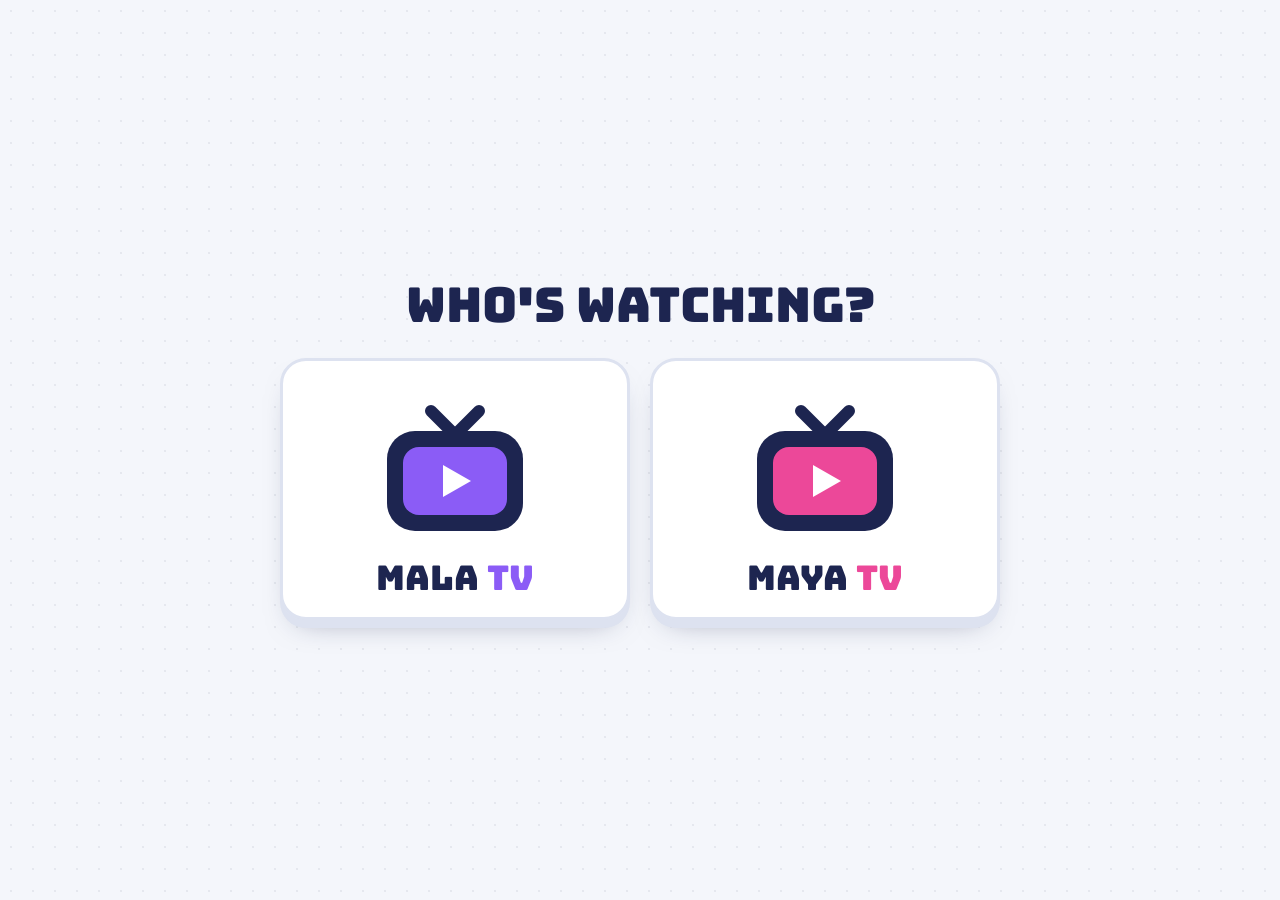
==== commit 3eae0295: "Split into Mala TV and Maya TV, with a Who's watching? page Each kid gets a channel folder with her " ====
--- a/index.html
+++ b/index.html
@@ -3,776 +3,42 @@
 <head>
 <meta charset="utf-8">
 <meta name="viewport" content="width=device-width, initial-scale=1, viewport-fit=cover">
-<title>Rad TV</title>
-<meta name="description" content="A short list of hand-picked videos for the kids, one after another.">
+<title>Who's watching?</title>
+<meta name="description" content="Hand-picked videos for the kids, one channel each.">
 <meta name="robots" content="noindex">
-<meta name="apple-mobile-web-app-capable" content="yes">
-<meta name="mobile-web-app-capable" content="yes">
-<meta name="apple-mobile-web-app-status-bar-style" content="default">
-<meta name="apple-mobile-web-app-title" content="Rad TV">
 <meta name="theme-color" content="#f4f6fb">
-<link rel="icon" type="image/svg+xml" href="favicon.svg">
-<link rel="manifest" href="manifest.json">
+<link rel="icon" type="image/svg+xml" href="mala/icon.svg">
 <link rel="preconnect" href="https://fonts.googleapis.com">
 <link rel="preconnect" href="https://fonts.gstatic.com" crossorigin>
 <link href="https://fonts.googleapis.com/css2?family=Bungee&family=Nunito:wght@400;600;800;900&display=swap" rel="stylesheet">
 <style>
-  /* Time Train's look, as a little TV: a marquee board, the player, and the list of videos below. */
-  :root {
-    --paper: #f4f6fb; --ink: #1d2550; --muted: #6b7394; --card: #fff; --rule: #dde2f0;
-    --board: #1d2550; --amber: #ffc845;
-    --line: #2fb36b;   /* the current video's color, set from JS */
-    --sign: "Bungee", "Arial Black", Impact, sans-serif;
-    --body: "Nunito", ui-rounded, "SF Pro Rounded", system-ui, sans-serif;
-  }
+  /* The front door: one big TV per kid. Each channel lives in its own folder (mala/, maya/) and runs the shared tv.js. */
+  :root { --paper: #f4f6fb; --ink: #1d2550; --muted: #6b7394; --card: #fff; --rule: #dde2f0; --amber: #ffc845;
+    --sign: "Bungee", "Arial Black", Impact, sans-serif; --body: "Nunito", ui-rounded, system-ui, sans-serif; }
   * { box-sizing: border-box; -webkit-tap-highlight-color: transparent; }
-  [hidden] { display: none !important; }
   html, body { margin: 0; min-height: 100%; }
-  body {
-    background: var(--paper); color: var(--ink);
+  body { background: var(--paper); color: var(--ink); font: 17px/1.4 var(--body); font-weight: 600; -webkit-font-smoothing: antialiased;
     background-image: radial-gradient(circle, rgba(29,37,80,.07) 1.2px, transparent 1.4px); background-size: 22px 22px;
-    font: 17px/1.4 var(--body); font-weight: 600;
-    padding: calc(env(safe-area-inset-top) + 10px) 16px calc(env(safe-area-inset-bottom) + 18px);
-    display: flex; flex-direction: column; gap: 14px; min-height: 100dvh;
-    max-width: 820px; margin: 0 auto;
-    -webkit-font-smoothing: antialiased; -webkit-user-select: none; user-select: none;
-  }
-  button { font: inherit; color: inherit; background: none; border: 0; padding: 0; cursor: pointer; }
-  button:focus-visible, input:focus-visible { outline: 3px solid var(--amber); outline-offset: 2px; }
-
-  /* top bar */
-  .top { display: flex; align-items: center; gap: 10px; padding-top: 6px; }
-  .brand { display: flex; align-items: center; gap: 10px; margin-right: auto; }
-  .brand svg { width: 34px; height: 34px; }
-  .brand b { font-family: var(--sign); font-weight: 400; font-size: 25px; letter-spacing: .02em; line-height: 1; }
-  .brand b span { color: var(--line); transition: color .4s; }
-  .icon-btn { flex-shrink: 0; width: 44px; height: 44px; border-radius: 14px; background: var(--card); border: 2px solid var(--rule);
-    display: grid; place-items: center; color: var(--ink); position: relative; }
-  .icon-btn svg { width: 22px; height: 22px; }
-  .icon-btn:active { transform: scale(.95); }
-  .icon-btn .hold { position: absolute; inset: -2px; border-radius: 14px; pointer-events: none;
-    background: conic-gradient(var(--ink) calc(var(--p, 0) * 1turn), transparent 0); opacity: .18; }
-
-  /* marquee board */
-  .board { background: var(--board); color: #fff; border-radius: 22px; padding: 16px 18px 18px; position: relative; overflow: hidden;
-    box-shadow: 0 10px 24px -12px rgba(29,37,80,.6); }
-  /* a row of marquee bulbs along the top edge */
-  .board::before { content: ""; position: absolute; left: 14px; right: 14px; top: 6px; height: 4px;
-    background: radial-gradient(circle, var(--amber) 1.6px, transparent 2.2px) 0 0 / 14px 4px repeat-x; opacity: .55; }
-  .board .row { display: flex; justify-content: space-between; align-items: center; gap: 10px; }
-  .board .label { font-family: var(--sign); color: var(--amber); font-size: 14px; letter-spacing: .06em; }
-  .board .count { font-size: 14px; color: #c6cbe6; white-space: nowrap; margin-left: auto; font-variant-numeric: tabular-nums; }
-  .board .title { font-family: var(--sign); font-weight: 400; font-size: clamp(22px, 6vw, 34px); line-height: 1.1; margin: 8px 0 12px; text-wrap: balance;
-    overflow-wrap: anywhere; display: -webkit-box; -webkit-line-clamp: 3; -webkit-box-orient: vertical; overflow: hidden; }
-  .board .title.arrive { animation: flip .5s ease; }
-  @keyframes flip { 0% { transform: rotateX(80deg); opacity: 0; } 100% { transform: none; opacity: 1; } }
-  .chip { display: inline-flex; align-items: center; gap: 8px; background: color-mix(in srgb, var(--line) 24%, transparent); color: #fff; padding: 5px 12px 5px 8px;
-    border-radius: 999px; font-weight: 900; font-size: 14px; transition: background .4s; max-width: 100%; }
-  .chip i { width: 10px; height: 10px; margin-left: 2px; border-radius: 50%; background: var(--line); flex-shrink: 0; }
-  .chip span { overflow: hidden; text-overflow: ellipsis; white-space: nowrap; }
-  .chip small { font-weight: 700; opacity: .85; white-space: nowrap; }
-
-  /* player */
-  .player { position: relative; width: 100%; aspect-ratio: 16/9; border-radius: 20px; overflow: hidden; background: #0e1330;
-    box-shadow: 0 16px 34px -14px rgba(29,37,80,.55); }
-  .player iframe, #yt { position: absolute; inset: 0; width: 100%; height: 100%; }
-  .player.tall { aspect-ratio: auto; min-height: max(330px, 56.25vw); }
-  /* Taps fall through the poster to YouTube's own player so iPad starts it with sound. */
-  .poster { position: absolute; inset: 0; pointer-events: none; transition: opacity .3s; }
-  .poster img { width: 100%; height: 100%; object-fit: cover; display: block; }
-  .poster::after { content: ""; position: absolute; inset: 0; background: linear-gradient(180deg, transparent 50%, rgba(14,19,48,.55)); }
-  .poster .go { position: absolute; left: 50%; top: 50%; transform: translate(-50%, -50%); z-index: 1; width: 86px; height: 86px; border-radius: 50%;
-    background: var(--amber); display: grid; place-items: center; box-shadow: 0 8px 0 #d69d12, 0 14px 26px rgba(0,0,0,.35); }
-  .poster .go svg { width: 34px; height: 34px; margin-left: 6px; fill: var(--ink); }
-  .poster .len { position: absolute; right: 12px; bottom: 12px; z-index: 1; font-weight: 900; font-size: 13px; color: #fff;
-    background: rgba(14,19,48,.7); padding: 4px 10px; border-radius: 999px; }
-  .poster .len:empty { display: none; }
-  .poster.hidden { opacity: 0; }
-  /* Invisible shields over YouTube's title bar and bottom row (share link, "More videos", logo), so a tap can't wander off to YouTube. */
-  .shield { position: absolute; z-index: 2; display: none; }
-  .player.playing .shield { display: block; }
-  .shield.top { left: 0; right: 0; top: 0; height: 22%; }
-  .shield.bottom { left: 0; right: 0; bottom: 0; height: 50px; }
-  /* In the last stretch YouTube shows clickable "watch next" tiles, so the whole player is shielded then. */
-  .player.endzone .shield.top { height: 100%; }
-
-  /* Big mode: while a video plays it fills the screen. The covers and shields come along because they live inside .player. */
-  .player.big { position: fixed; inset: 0; z-index: 15; width: 100%; height: 100%; aspect-ratio: auto; border-radius: 0; box-shadow: none; background: #000; }
-  body.theater { overflow: hidden; }
-  .size-btn { position: absolute; z-index: 4; right: 12px; top: 12px; width: 48px; height: 48px; border-radius: 14px; display: none; place-items: center;
-    background: rgba(14,19,48,.6); color: #fff; }
-  .player.playing .size-btn { display: grid; }
-  .size-btn svg { width: 24px; height: 24px; }
-  .size-btn:active { transform: scale(.94); }
-  .cc-btn { right: 70px; font-family: var(--sign); font-size: 15px; letter-spacing: .04em; color: rgba(255,255,255,.6); }
-  .cc-btn.on { background: #fff; color: var(--ink); }
-  /* During an ad the bottom-right corner, where YouTube's Skip button sits, stays open to taps. */
-  .player.ad .shield.bottom { right: 55%; }
-  .skip-hint { position: absolute; z-index: 4; right: 16px; bottom: min(100px, 30%); display: none; flex-direction: column; align-items: center; pointer-events: none;
-    font-family: var(--sign); font-size: 19px; color: var(--ink); animation: nudge 1s ease-in-out infinite; }
-  .skip-hint span { background: var(--amber); padding: 9px 16px; border-radius: 999px; box-shadow: 0 4px 0 #d69d12, 0 8px 18px rgba(0,0,0,.4); }
-  .skip-hint svg { width: 36px; height: 36px; margin-top: 4px; color: var(--amber); filter: drop-shadow(0 2px 3px rgba(0,0,0,.5)); }
-  .player.playing.ad.skippy .skip-hint { display: flex; }
-  @keyframes nudge { 50% { transform: translateY(10px); } }
-  /* Sound stays off until the real video starts, so pre-roll ads play silently. */
-  .hush { position: absolute; z-index: 4; left: 12px; top: 12px; max-width: calc(100% - 150px); display: none; pointer-events: none; background: rgba(14,19,48,.75); color: #fff;
-    font-weight: 800; font-size: 14px; padding: 7px 12px; border-radius: 999px; }
-  .player.playing.hushed .hush { display: block; }
-  .cover { position: absolute; inset: 0; z-index: 3; display: none; flex-direction: column; align-items: center; justify-content: center;
-    gap: 12px; padding: 16px; text-align: center; color: #fff; background: rgba(14,19,48,.94); }
-  .cover.show { display: flex; animation: fade .3s ease; }
-  @keyframes fade { from { opacity: 0; } }
-  .cover h2 { font-family: var(--sign); font-weight: 400; font-size: clamp(20px, 5.4vw, 30px); margin: 0; line-height: 1.1; text-wrap: balance; }
-  .cover p { margin: 0; color: #c6cbe6; font-size: 16px; max-width: 34ch; text-wrap: balance; }
-  .cover p b { color: #fff; }
-  .big-btn { font-family: var(--sign); font-size: 18px; background: var(--amber); color: var(--ink); padding: 14px 22px; border-radius: 999px;
-    box-shadow: 0 5px 0 #d69d12; display: inline-flex; align-items: center; gap: 10px; }
-  .big-btn:active { transform: translateY(3px); box-shadow: 0 2px 0 #d69d12; }
-  .big-btn svg { width: 18px; height: 18px; fill: currentColor; }
-  .cover.paused { background: rgba(14,19,48,.72); }
-
-  /* the gold star you earn for each video */
-  .star { width: 92px; height: 92px; filter: drop-shadow(0 6px 0 #d69d12) drop-shadow(0 12px 18px rgba(0,0,0,.35)); }
-  .cover.show .star { animation: pop .6s cubic-bezier(.3,1.6,.5,1); }
-  @keyframes pop { from { transform: scale(.2) rotate(-40deg); opacity: 0; } }
-
-  /* the list of videos */
-  .shelf { background: var(--card); border: 2px solid var(--rule); border-radius: 20px; padding: 14px 14px 16px; }
-  .shelf-head { display: flex; justify-content: space-between; align-items: baseline; gap: 10px; margin: 0 2px 12px; }
-  .shelf-head h3 { margin: 0; font-family: var(--sign); font-weight: 400; font-size: 17px; letter-spacing: .03em; }
-  .shelf-head span { color: var(--muted); font-size: 14px; font-weight: 800; white-space: nowrap; font-variant-numeric: tabular-nums; }
-  .stars { display: flex; flex-wrap: wrap; gap: 3px; margin: -4px 2px 12px; }
-  .stars svg { width: 18px; height: 18px; }
-  .grid { list-style: none; margin: 0; padding: 0; display: grid; grid-template-columns: repeat(auto-fill, minmax(min(150px, 42%), 1fr)); gap: 14px 12px; }   /* two across on a phone */
-  .grid li { position: relative; cursor: pointer; border-radius: 14px; padding: 4px; }
-  .grid li:active { background: var(--rule); }
-  .grid .th { position: relative; aspect-ratio: 16/9; border-radius: 12px; overflow: hidden; background: #0e1330; box-shadow: 0 0 0 3px var(--c), 0 6px 14px -8px rgba(29,37,80,.6); }
-  .grid img { width: 100%; height: 100%; object-fit: cover; display: block; }
-  .grid .th small { position: absolute; right: 6px; bottom: 6px; font-weight: 900; font-size: 12px; color: #fff; background: rgba(14,19,48,.75); padding: 2px 7px; border-radius: 999px; }
-  .grid .th small:empty { display: none; }
-  .grid b { display: -webkit-box; -webkit-line-clamp: 2; -webkit-box-orient: vertical; overflow: hidden; margin-top: 8px; font-size: 15px; line-height: 1.25; font-weight: 800; overflow-wrap: anywhere; }
-  .grid li.seen .th img { opacity: .5; }
-  .grid li.seen b { color: var(--muted); }
-  .grid li .badge { position: absolute; left: -2px; top: -4px; width: 34px; height: 34px; display: none; z-index: 1; filter: drop-shadow(0 2px 2px rgba(0,0,0,.3)); }
-  .grid li.seen .badge { display: block; }
-  .grid li.here .th { box-shadow: 0 0 0 4px var(--ink), 0 0 0 8px var(--amber); }
-  .grid li.here b { color: var(--ink); }
-  .grid li .now { position: absolute; left: 50%; top: 4px; transform: translate(-50%, -40%); z-index: 1; display: none; font-family: var(--sign); font-size: 11px; letter-spacing: .06em;
-    background: var(--amber); color: var(--ink); padding: 3px 9px; border-radius: 999px; box-shadow: 0 2px 0 #d69d12; white-space: nowrap; }
-  .grid li.here .now { display: block; }
-  .empty-shelf { margin: 0; color: var(--muted); font-size: 15px; }
-
-  .foot { text-align: center; font-size: 14px; color: var(--muted); padding: 2px 8px 6px; font-weight: 700; }
-
-  /* grown-ups sheet */
-  .sheet-bg { position: fixed; inset: 0; z-index: 20; background: rgba(14,19,48,.45); display: none; align-items: flex-end; justify-content: center; }
-  .sheet-bg.show { display: flex; animation: fade .2s; }
-  .sheet { background: var(--paper); width: 100%; max-width: 820px; max-height: 90dvh; overflow: auto; border-radius: 26px 26px 0 0;
-    padding: 18px 18px calc(env(safe-area-inset-bottom) + 22px); animation: up .3s cubic-bezier(.2,1,.3,1); -webkit-user-select: text; user-select: text; }
-  @keyframes up { from { transform: translateY(40px); opacity: 0; } }
-  .sheet-head { display: flex; align-items: center; justify-content: space-between; margin-bottom: 8px; }
-  .sheet-head h3 { font-family: var(--sign); font-weight: 400; font-size: 22px; margin: 0; }
-  .close { font-weight: 900; color: var(--muted); padding: 8px 4px; }
-  .grown { display: grid; grid-template-columns: minmax(0, 1fr); gap: 10px; }   /* long titles ellipsize instead of widening the sheet */
-  .grown h4 { margin: 10px 0 0; font-family: var(--sign); font-weight: 400; font-size: 15px; letter-spacing: .03em; }
-  .grown .now-box { background: var(--card); border: 2px solid var(--rule); border-radius: 16px; padding: 12px 14px; font-size: 15px; }
-  .grown .now-box b { font-weight: 900; }
-  .grown .now-box a { color: var(--ink); }
-  .add { background: var(--card); border: 2px solid var(--rule); border-radius: 16px; padding: 12px; display: grid; gap: 10px; }
-  .add .row { display: flex; gap: 8px; }
-  .add input { flex: 1; min-width: 0; font: inherit; font-size: 16px; font-weight: 700; padding: 11px 12px; border-radius: 12px; border: 2px solid var(--rule); background: var(--paper); color: var(--ink); }
-  .add input:focus { outline: 3px solid var(--amber); outline-offset: 1px; }
-  .add .go-btn { background: var(--ink); color: #fff; border-radius: 12px; padding: 0 18px; font-weight: 900; }
-  .add .go-btn:disabled { opacity: .5; }
-  .add .msg { margin: 0; font-size: 14px; font-weight: 800; color: var(--muted); overflow-wrap: anywhere; }
-  .add .msg:empty { display: none; }
-  .add .msg.err { color: #b42318; }
-  .add .msg.ok { color: #13784a; }
-  .grown .btns { display: grid; grid-template-columns: 1fr 1fr; gap: 10px; }
-  .grown button.opt { background: var(--card); border: 2px solid var(--rule); border-radius: 14px; padding: 12px; font-weight: 800; font-size: 15px; text-align: left; }
-  .grown button.opt:active { background: var(--rule); }
-  .grown .field { display: flex; align-items: center; gap: 10px; background: var(--card); border: 2px solid var(--rule); border-radius: 14px; padding: 10px 12px; font-weight: 800; font-size: 15px; }
-  .seg { margin-left: auto; display: flex; background: var(--rule); border-radius: 10px; padding: 3px; }
-  .seg button { padding: 6px 11px; border-radius: 8px; font-weight: 900; white-space: nowrap; }
-  .seg button.on { background: var(--ink); color: #fff; }
-  .g-list { list-style: none; margin: 0; padding: 0; display: grid; grid-template-columns: minmax(0, 1fr); gap: 8px; }
-  .g-list li { display: flex; align-items: center; gap: 10px; background: var(--card); border: 2px solid var(--rule); border-radius: 14px; padding: 8px; }
-  .g-list li.here { border-color: var(--ink); }
-  .g-list img { width: 80px; aspect-ratio: 16/9; object-fit: cover; border-radius: 8px; flex-shrink: 0; background: #0e1330; }
-  .g-list .t { flex: 1; min-width: 0; font-size: 14px; line-height: 1.3; }
-  .g-list .t b { display: block; font-weight: 900; overflow: hidden; text-overflow: ellipsis; white-space: nowrap; }
-  .g-list .t span { color: var(--muted); display: block; overflow: hidden; text-overflow: ellipsis; white-space: nowrap; }
-  .g-list .acts { display: flex; gap: 6px; flex-shrink: 0; }
-  .g-list .acts button { font-size: 13px; font-weight: 900; padding: 7px 10px; border-radius: 10px; background: var(--rule); }
-  .g-list .acts button.rm { color: #b42318; background: #fde8e7; }
-  .g-list.off li { opacity: .7; }
-  .fine { font-size: 13px; color: var(--muted); margin: 0; }
-  details.off-wrap summary { cursor: pointer; font-weight: 800; font-size: 15px; padding: 6px 0; }
-
-  .toast { position: fixed; left: 50%; top: calc(env(safe-area-inset-top) + 14px); transform: translate(-50%, -8px); z-index: 30;
-    background: var(--ink); color: #fff; padding: 10px 18px; border-radius: 999px; font-weight: 800; font-size: 15px;
-    opacity: 0; transition: opacity .25s, transform .25s; pointer-events: none; white-space: nowrap; }
-  .toast.show { opacity: .96; transform: translate(-50%, 0); }
-  .confetti { position: fixed; inset: 0; width: 100vw; height: 100vh; z-index: 25; pointer-events: none; }
-  @media (prefers-reduced-motion: reduce) { *, *::before, *::after { animation: none !important; transition: none !important; } }
+    min-height: 100dvh; display: grid; place-items: center; padding: calc(env(safe-area-inset-top) + 24px) 16px calc(env(safe-area-inset-bottom) + 24px); }
+  main { width: 100%; max-width: 720px; display: grid; gap: 28px; text-align: center; }
+  h1 { margin: 0; font-family: var(--sign); font-weight: 400; font-size: clamp(30px, 8vw, 48px); line-height: 1.05; }
+  .kids { display: grid; grid-template-columns: repeat(auto-fit, minmax(min(240px, 100%), 1fr)); gap: 20px; }
+  .kids a { display: grid; justify-items: center; gap: 14px; padding: 26px 18px 22px; border-radius: 26px; background: var(--card); border: 3px solid var(--rule);
+    color: var(--ink); text-decoration: none; box-shadow: 0 8px 0 var(--rule), 0 16px 30px -18px rgba(29,37,80,.5); }
+  .kids a:active { transform: translateY(5px); box-shadow: 0 3px 0 var(--rule); }
+  .kids a:focus-visible { outline: 4px solid var(--amber); outline-offset: 4px; }
+  .kids img { width: min(160px, 50vw); height: auto; }
+  .kids b { font-family: var(--sign); font-weight: 400; font-size: clamp(26px, 6vw, 34px); line-height: 1; }
+  .kids b span { color: var(--c); }
 </style>
 </head>
 <body>
-  <svg width="0" height="0" style="position:absolute" aria-hidden="true">
-    <symbol id="star" viewBox="0 0 24 24"><path d="M12 2.6l2.9 5.9 6.5.9-4.7 4.6 1.1 6.5L12 17.4l-5.8 3.1 1.1-6.5L2.6 9.4l6.5-.9z" fill="#ffc845" stroke="#d69d12" stroke-width="1.4" stroke-linejoin="round"/></symbol>
-    <symbol id="star-empty" viewBox="0 0 24 24"><path d="M12 2.6l2.9 5.9 6.5.9-4.7 4.6 1.1 6.5L12 17.4l-5.8 3.1 1.1-6.5L2.6 9.4l6.5-.9z" fill="none" stroke="#c9cfe3" stroke-width="1.8" stroke-linejoin="round"/></symbol>
-  </svg>
-
-  <div class="top">
-    <div class="brand">
-      <svg viewBox="0 0 40 40" aria-hidden="true"><path d="M14 6l6 6 6-6" fill="none" stroke="#1d2550" stroke-width="3" stroke-linecap="round" stroke-linejoin="round"/><rect x="3" y="11" width="34" height="25" rx="7" fill="#1d2550"/><rect x="7" y="15" width="26" height="17" rx="4" fill="var(--line)"/><path d="M17 19.5v8l7-4z" fill="#fff"/></svg>
-      <b>Rad <span>TV</span></b>
-    </div>
-    <button class="icon-btn" id="grown-btn" aria-label="Grown-ups: press and hold">
-      <span class="hold" id="hold"></span>
-      <svg viewBox="0 0 24 24" fill="none" stroke="currentColor" stroke-width="2.2" stroke-linecap="round" stroke-linejoin="round"><rect x="5" y="10.5" width="14" height="10" rx="2.5"/><path d="M8.5 10.5V7.5a3.5 3.5 0 0 1 7 0v3"/></svg>
-    </button>
-  </div>
-
-  <section class="board" aria-live="polite">
-    <div class="row"><span class="label" id="board-label">Now showing</span><span class="count" id="count"></span></div>
-    <div class="title" id="title">Rad TV</div>
-    <span class="chip" id="chip"><i></i><span id="channel"></span><small id="length"></small></span>
-  </section>
-
-  <div class="player" id="player">
-    <div id="yt"></div>
-    <div class="poster" id="poster">
-      <img id="thumb" alt="">
-      <div class="go"><svg viewBox="0 0 24 24"><path d="M6 3.8v16.4L20 12z"/></svg></div>
-      <div class="len" id="len"></div>
-    </div>
-    <div class="shield top"></div>
-    <div class="shield bottom"></div>
-    <button class="size-btn" id="size-btn"></button>
-    <button class="size-btn cc-btn" id="cc-btn">CC</button>
-    <div class="hush">Sound comes on when the video starts</div>
-    <div class="skip-hint"><span>Tap Skip</span><svg viewBox="0 0 24 24" fill="none" stroke="currentColor" stroke-width="3" stroke-linecap="round" stroke-linejoin="round"><path d="M12 4v15M5 12l7 7 7-7"/></svg></div>
-    <div class="cover paused" id="paused">
-      <button class="big-btn" id="resume"><svg viewBox="0 0 24 24"><path d="M6 3.8v16.4L20 12z"/></svg>Keep going</button>
-    </div>
-    <div class="cover" id="done">
-      <svg class="star"><use href="#star"/></svg>
-      <h2 id="done-title">You got a star!</h2>
-      <p id="done-msg"></p>
-      <button class="big-btn" id="onward">Next video <svg viewBox="0 0 24 24"><path d="M6 3.8v16.4L20 12z"/></svg></button>
-    </div>
-    <div class="cover" id="rest">
-      <h2>That's all for today!</h2>
-      <p id="rest-msg"></p>
-    </div>
-    <div class="cover" id="empty">
-      <h2 id="empty-title"></h2>
-      <p id="empty-msg"></p>
-    </div>
-  </div>
-
-  <section class="shelf">
-    <div class="shelf-head"><h3>Your videos</h3><span id="shelf-count"></span></div>
-    <div class="stars" id="stars" aria-hidden="true"></div>
-    <ul class="grid" id="grid"></ul>
-    <p class="empty-shelf" id="shelf-empty" hidden>No videos yet. Grown-ups: press and hold the lock to add some.</p>
-  </section>
-
-  <footer class="foot">Picked by a grown-up, just for you</footer>
-
-  <div class="sheet-bg" id="grown-sheet"><div class="sheet">
-    <div class="sheet-head"><h3>Grown-ups</h3><button class="close" data-close>Done</button></div>
-    <div class="grown">
-      <div class="now-box" id="g-now"></div>
-
-      <form class="add" id="add-form" novalidate>
-        <b>Add a video</b>
-        <div class="row">
-          <input id="add-url" type="url" inputmode="url" autocapitalize="off" autocorrect="off" spellcheck="false" placeholder="Paste a YouTube link" aria-label="YouTube link">
-          <button class="go-btn" id="add-go" type="submit">Add</button>
-        </div>
-        <input id="add-code" type="password" autocomplete="off" placeholder="Grown-up code (just once on this device)" aria-label="Grown-up code" hidden>
-        <p class="msg" id="add-msg"></p>
-      </form>
-
-      <div class="btns">
-        <button class="opt" id="g-skip">Skip this video</button>
-        <button class="opt" id="g-more">One more video today</button>
-        <button class="opt" id="g-big"></button>
-        <button class="opt" id="g-reset">Start the list over</button>
-      </div>
-      <div class="field">Videos per day
-        <div class="seg" id="g-perday"><button data-n="1">1</button><button data-n="2">2</button><button data-n="3">3</button><button data-n="5">5</button><button data-n="0">No limit</button></div>
-      </div>
-
-      <h4 id="g-list-head">The list</h4>
-      <ol class="g-list" id="g-list"></ol>
-      <details class="off-wrap" id="g-off-wrap" hidden><summary id="g-off-head"></summary><ol class="g-list off" id="g-off"></ol></details>
-      <p class="fine" id="g-where"></p>
-      <p class="fine">Hold the lock button for a second to open this. Stars and settings are saved on this device.</p>
-    </div>
-  </div></div>
-
-  <div class="toast" id="toast"></div>
-
-<!-- Bump ?v= when the list changes so iPads pick up the new one instead of a cached copy. -->
-<script src="videos.js?v=1"></script>
-<script>
-  // The six Time Train line colors; each video takes the next one, so the list reads like a row of bright spines.
-  const COLORS = ["#2fb36b", "#f0960e", "#8b5cf6", "#ef4444", "#1e9be8", "#ec4899"];
-  // videos.js rows: [id, title, channel, length]
-  const BASE = (window.VIDEOS || []).map(([id, title, ch, len]) => ({ id, title, ch, len }));
-
-  // ---- storage (keys prefixed rtv- so they never collide with another app on the same site) ----
-  const store = {
-    get(k, d) { try { return JSON.parse(localStorage.getItem("rtv-" + k)) ?? d; } catch { return d; } },
-    set(k, v) { try { localStorage.setItem("rtv-" + k, JSON.stringify(v)); } catch {} },
-  };
-  const watched = new Set(store.get("watched", []));   // video ids with a star
-  let cur = store.get("cur", null);                     // the video picked to play next; null = first one without a star
-  let perDay = store.get("perDay", 3);                  // 0 = no limit
-  const dayKey = (d = new Date()) => `${d.getFullYear()}-${String(d.getMonth() + 1).padStart(2, "0")}-${String(d.getDate()).padStart(2, "0")}`;
-  const today = () => { const t = store.get("today", {}); return t.d === dayKey() ? t : { d: dayKey(), n: 0, extra: 0 }; };
-  const canWatch = () => { const t = today(); return !perDay || t.n < perDay + t.extra; };
-
-  // ---- the list: videos.js, then what grown-ups added on the list server, then anything added on this device only ----
-  const LIST_URL = /^(localhost|127\.0\.0\.1)$/.test(location.hostname) ? "http://localhost:8792" : "https://rad-tv-list-production.up.railway.app";
-  let remote = store.get("remote", { added: [], hidden: [] });   // last copy from the server, so the list still works offline
-  const local = store.get("local", { added: [], hidden: [] });    // added while the server couldn't be reached
-  let online = false, code = store.get("code", "");
-  const broken = new Set();                                         // won't play here (removed, or embedding off): passed over this visit
-  let list = [], off = [];
-  function rebuild() {
-    const hidden = new Set([...remote.hidden, ...local.hidden]), seen = new Set(), all = [];
-    for (const v of [...BASE, ...remote.added, ...local.added]) if (!seen.has(v.id)) { seen.add(v.id); all.push(v); }
-    list = all.filter(v => !hidden.has(v.id));
-    off = all.filter(v => hidden.has(v.id));
-  }
-  rebuild();
-  const current = () => list.find(v => v.id === cur && !broken.has(v.id)) || list.find(v => !watched.has(v.id) && !broken.has(v.id)) || null;
-  const colorOf = (v) => COLORS[Math.max(0, list.indexOf(v)) % COLORS.length];
-
-  const $ = (id) => document.getElementById(id);
-  const esc = (x) => String(x).replace(/[&<>"]/g, c => ({ "&": "&amp;", "<": "&lt;", ">": "&gt;", '"': "&quot;" }[c]));
-  const thumb = (id, size = "mqdefault") => `https://i.ytimg.com/vi/${id}/${size}.jpg`;
-  let player = null, ready = false, timer = null, finished = false, reached = false, shown = null;
-  let big = store.get("big", true), autoBig = false, hushed = false, adSince = 0, cc = store.get("cc", false);
-
-  // ---- board, poster and shelf ----
-  function paint(arrive) {
-    const v = current(), p = $("player");
-    shown = v ? v.id : null;
-    p.classList.remove("playing", "endzone", "ad", "skippy");
-    setBig(false); autoBig = false;
-    finished = reached = false;
-    clearInterval(timer);
-    if (!v) { paintEmpty(); paintShelf(); return; }
-    document.documentElement.style.setProperty("--line", colorOf(v));
-    $("board-label").textContent = canWatch() ? (watched.has(v.id) ? "Watch again" : "Now showing") : "Tomorrow";
-    $("count").textContent = `Video ${list.indexOf(v) + 1} of ${list.length}`;
-    $("title").textContent = v.title;
-    if (arrive) { const n = $("title"); n.classList.remove("arrive"); void n.offsetWidth; n.classList.add("arrive"); }
-    $("chip").hidden = false;
-    $("channel").textContent = v.ch; $("length").textContent = v.len ? `· ${v.len}` : "";
-    $("len").textContent = v.len || "";
-    const img = $("thumb");
-    // Videos without a high-res thumbnail get YouTube's 120px grey placeholder rather than an error, so check the size too.
-    const fallback = () => { img.onerror = img.onload = null; img.src = thumb(v.id, "hqdefault"); };
-    img.onerror = fallback;
-    img.onload = () => { if (img.naturalWidth <= 120) fallback(); };
-    img.src = thumb(v.id, "maxresdefault");
-    $("poster").classList.remove("hidden");
-    showCover(canWatch() ? null : "rest");
-    $("rest-msg").innerHTML = `More videos tomorrow. Up next: <b>${esc(v.title)}</b>`;
-    if (ready) { player.cueVideoById(v.id); hush(); }
-    paintShelf();
-  }
-
-  function paintEmpty() {
-    const none = !list.length;
-    document.documentElement.style.setProperty("--line", COLORS[0]);
-    $("board-label").textContent = none ? "Coming soon" : "All caught up";
-    $("count").textContent = none ? "" : `${list.length} of ${list.length} watched`;
-    $("title").textContent = none ? "No videos yet" : "You watched them all!";
-    $("chip").hidden = true;
-    $("poster").classList.add("hidden");
-    $("empty-title").textContent = none ? "No videos yet" : "All caught up!";
-    $("empty-msg").innerHTML = none ? "Ask a grown-up to add some." : "Ask a grown-up to add more, or tap one below to watch it again.";
-    showCover("empty");
-    if (ready) player.stopVideo();
-  }
-
-  function paintShelf() {
-    const v = current(), n = list.filter(x => watched.has(x.id)).length;
-    $("shelf-count").textContent = list.length ? `${n} of ${list.length} watched` : "";
-    $("stars").innerHTML = list.map(x => `<svg><use href="#${watched.has(x.id) ? "star" : "star-empty"}"/></svg>`).join("");
-    $("stars").hidden = !list.length || list.length > 60;
-    $("shelf-empty").hidden = !!list.length;
-    $("grid").innerHTML = list.map((x, i) =>
-      `<li data-id="${x.id}" class="${watched.has(x.id) ? "seen" : ""}${x === v ? " here" : ""}" style="--c:${COLORS[i % COLORS.length]}">` +
-      `<svg class="badge"><use href="#star"/></svg><span class="now">Up now</span>` +
-      `<div class="th"><img loading="lazy" alt="" src="${thumb(x.id)}"><small>${esc(x.len || "")}</small></div><b>${esc(x.title)}</b></li>`).join("");
-  }
-
-  function showCover(which) {
-    for (const id of ["paused", "done", "rest", "empty"]) $(id).classList.toggle("show", id === which);
-    $("player").classList.toggle("tall", ["done", "rest", "empty"].includes(which));
-  }
-
-  // The next video without a star after this one, then from the top of the list.
-  function nextAfter(v) {
-    const i = list.indexOf(v), ok = (x) => x !== v && !watched.has(x.id) && !broken.has(x.id);
-    return list.slice(i + 1).find(ok) || list.slice(0, Math.max(0, i)).find(ok) || null;
-  }
-
-  // ---- finishing a video: a star, confetti, and the next one ----
-  function finish() {
-    const v = list.find(x => x.id === shown);
-    if (finished || !v) return;
-    finished = true;
-    clearInterval(timer);
-    watched.add(v.id); store.set("watched", [...watched]);
-    const t = today(); t.n++; store.set("today", t);
-    const nx = nextAfter(v);
-    cur = nx ? nx.id : null; store.set("cur", cur);
-    $("player").classList.remove("playing", "endzone");
-    setBig(false); unhush();
-    if (!nx) {
-      $("done-title").textContent = "You got a star!";
-      $("done-msg").textContent = "That was the last one on your list. Ask a grown-up to add more!";
-      $("onward").hidden = true;
-    } else if (canWatch()) {
-      $("done-title").textContent = "You got a star!";
-      $("done-msg").innerHTML = `Up next: <b>${esc(nx.title)}</b>`;
-      $("onward").hidden = false;
-    } else {
-      $("done-title").textContent = "You got a star!";
-      $("done-msg").innerHTML = `That's all for today. Tomorrow: <b>${esc(nx.title)}</b>`;
-      $("onward").hidden = true;
-    }
-    showCover("done");
-    confetti(colorOf(v));
-    paintShelf();
-  }
-  $("onward").onclick = () => { showCover(null); paint(true); };
-
-  // Tap any video on the shelf to watch it, including one with a star already.
-  $("grid").addEventListener("click", (e) => {
-    const li = e.target.closest("li[data-id]"); if (!li) return;
-    if (li.dataset.id === shown && !$("done").classList.contains("show") && !$("empty").classList.contains("show")) return scrollUp();
-    if (!canWatch()) return toast("That's all for today. More tomorrow!");
-    cur = li.dataset.id; store.set("cur", cur);
-    paint(true); scrollUp();
-  });
-  const scrollUp = () => window.scrollTo({ top: 0, behavior: matchMedia("(prefers-reduced-motion: reduce)").matches ? "auto" : "smooth" });
-
-  // ---- big mode ----
-  const GROW = `<svg viewBox="0 0 24 24" fill="none" stroke="currentColor" stroke-width="2.4" stroke-linecap="round" stroke-linejoin="round"><path d="M4 9V4h5M20 9V4h-5M4 15v5h5M20 15v5h-5"/></svg>`;
-  const SHRINK = `<svg viewBox="0 0 24 24" fill="none" stroke="currentColor" stroke-width="2.4" stroke-linecap="round" stroke-linejoin="round"><path d="M9 4v5H4M15 4v5h5M9 20v-5H4M15 20v-5h5"/></svg>`;
-  function setBig(on) {
-    $("player").classList.toggle("big", on); document.body.classList.toggle("theater", on);
-    $("size-btn").innerHTML = on ? SHRINK : GROW; $("size-btn").setAttribute("aria-label", on ? "Smaller video" : "Bigger video");
-  }
-  $("size-btn").onclick = () => setBig(!$("player").classList.contains("big"));
-
-  // ---- sound gate: muted until the chosen video itself is playing ----
-  // During a pre-roll ad the video's own clock sits at 0, so sound comes on once it moves and the length is the one we expect.
-  const secs = (len) => String(len || "").split(":").reduce((t, n) => t * 60 + +n, 0);
-  function hush() { if (!ready) return; player.mute(); hushed = true; adSince = 0; $("player").classList.add("hushed"); $("player").classList.remove("ad", "skippy"); }
-  function unhush() {
-    if (!hushed) return; hushed = false; $("player").classList.remove("hushed", "ad", "skippy");
-    if (ready) { player.unMute(); applyCC(); }
-  }
-  function adCheck(now) {
-    const ad = hushed && now < 1;
-    if (!ad) adSince = 0; else if (!adSince) adSince = Date.now();
-    $("player").classList.toggle("ad", ad);
-    $("player").classList.toggle("skippy", ad && Date.now() - adSince >= 5000);
-    return ad;
-  }
-
-  // ---- captions: YouTube's own CC button sits under the bottom shield, so ours lives up top ----
-  function applyCC() {
-    if (!ready) return;
-    try {
-      if (cc) { player.loadModule("captions"); player.setOption("captions", "track", { languageCode: "en" }); }
-      else player.unloadModule("captions");
-    } catch {}
-  }
-  function paintCC() { $("cc-btn").classList.toggle("on", cc); $("cc-btn").setAttribute("aria-label", cc ? "Turn captions off" : "Turn captions on"); }
-  $("cc-btn").onclick = () => { cc = !cc; store.set("cc", cc); paintCC(); applyCC(); toast(cc ? "Captions on" : "Captions off"); };
-  paintCC();
-  $("resume").onclick = () => { showCover(null); if (ready) player.playVideo(); };
-
-  // ---- confetti in the video's color plus the others ----
-  function confetti(main) {
-    if (matchMedia("(prefers-reduced-motion: reduce)").matches) return;
-    const colors = [main, main, "#ffc845", ...COLORS];
-    const c = document.createElement("canvas"); c.className = "confetti"; document.body.appendChild(c);
-    const dpr = devicePixelRatio || 1, W = innerWidth, H = innerHeight;
-    c.width = W * dpr; c.height = H * dpr;
-    const ctx = c.getContext("2d"); ctx.scale(dpr, dpr);
-    const bits = Array.from({ length: 160 }, (_, i) => {
-      const left = i % 2 === 0, a = (left ? -60 : -120) + (Math.random() - 0.5) * 50, sp = 9 + Math.random() * 10;
-      return { x: left ? 0 : W, y: H * 0.8, vx: Math.cos(a * Math.PI / 180) * sp, vy: Math.sin(a * Math.PI / 180) * sp,
-               w: 7 + Math.random() * 6, h: 4 + Math.random() * 5, r: Math.random() * 6, vr: (Math.random() - 0.5) * 0.3,
-               color: colors[i % colors.length], round: Math.random() < 0.3 };
-    });
-    const start = performance.now();
-    (function frame(now) {
-      const t = now - start;
-      ctx.clearRect(0, 0, W, H);
-      ctx.globalAlpha = Math.max(0, Math.min(1, (3200 - t) / 800));
-      for (const b of bits) {
-        b.vx *= 0.985; b.vy = b.vy * 0.985 + 0.28; b.x += b.vx; b.y += b.vy; b.r += b.vr;
-        ctx.save(); ctx.translate(b.x, b.y); ctx.rotate(b.r); ctx.fillStyle = b.color; ctx.scale(1, Math.cos(t / 120 + b.r));
-        if (b.round) { ctx.beginPath(); ctx.arc(0, 0, b.h / 2 + 1, 0, 7); ctx.fill(); } else ctx.fillRect(-b.w / 2, -b.h / 2, b.w, b.h);
-        ctx.restore();
-      }
-      if (t < 3200) requestAnimationFrame(frame); else c.remove();
-    })(start);
-  }
-
-  let toastTimer;
-  function toast(msg) {
-    const t = $("toast"); t.textContent = msg; t.classList.add("show");
-    clearTimeout(toastTimer); toastTimer = setTimeout(() => t.classList.remove("show"), 2200);
-  }
-
-  // ---- grown-ups sheet: press and hold the lock for a second ----
-  let holdStart = 0, holdRaf = 0;
-  const holdEnd = () => { cancelAnimationFrame(holdRaf); holdStart = 0; $("hold").style.setProperty("--p", 0); };
-  $("grown-btn").addEventListener("pointerdown", (e) => {
-    e.preventDefault(); holdStart = performance.now();
-    (function tick(now) {
-      if (!holdStart) return;
-      const p = Math.min(1, (now - holdStart) / 1000); $("hold").style.setProperty("--p", p);
-      if (p >= 1) { holdEnd(); openGrown(); } else holdRaf = requestAnimationFrame(tick);
-    })(holdStart);
-  });
-  ["pointerup", "pointerleave", "pointercancel"].forEach(ev => $("grown-btn").addEventListener(ev, holdEnd));
-  $("grown-btn").addEventListener("click", () => { if (!$("grown-sheet").classList.contains("show")) toast("Grown-ups: press and hold"); });
-  $("grown-btn").addEventListener("contextmenu", (e) => e.preventDefault());
-
-  function openGrown() {
-    if (player && ready && $("player").classList.contains("playing")) player.pauseVideo();
-    setBig(false);
-    paintGrown();
-    $("add-msg").textContent = ""; $("add-msg").className = "msg";
-    $("grown-sheet").classList.add("show");
-    pull();   // pick up anything added on another device while this was open
-  }
-  function paintGrown() {
-    const v = current(), t = today();
-    $("g-now").innerHTML = v
-      ? `<b>Up now: ${esc(v.title)}</b><br><a href="https://www.youtube.com/watch?v=${v.id}" target="_blank" rel="noopener">Open on YouTube</a> · ${esc(v.ch)}${v.len ? ` · ${v.len}` : ""}` +
-        `<br><span class="fine">${t.n} watched today of ${perDay ? perDay + t.extra : "no limit"} · ${list.filter(x => watched.has(x.id)).length} of ${list.length} have a star</span>`
-      : `<b>${list.length ? "Every video has a star." : "The list is empty."}</b> Add a video below.`;
-    $("g-big").textContent = big ? "Keep videos small" : "Make videos big";
-    document.querySelectorAll("#g-perday button").forEach(b => b.classList.toggle("on", +b.dataset.n === perDay));
-    $("add-code").hidden = !online || !!code;
-    const row = (x, acts) => `<li data-id="${x.id}" class="${x === v ? "here" : ""}"><img loading="lazy" alt="" src="${thumb(x.id, "default")}">` +
-      `<div class="t"><b>${watched.has(x.id) ? "★ " : ""}${esc(x.title)}</b><span>${esc(x.ch)}${x.len ? ` · ${x.len}` : ""}</span></div><div class="acts">${acts}</div></li>`;
-    $("g-list-head").textContent = `The list (${list.length})`;
-    $("g-list").innerHTML = list.map(x => row(x, `<button data-act="play">Play</button><button class="rm" data-act="remove">Remove</button>`)).join("");
-    $("g-off-wrap").hidden = !off.length;
-    $("g-off-head").textContent = `Taken off the list (${off.length})`;
-    $("g-off").innerHTML = off.map(x => row(x, `<button data-act="restore">Put back</button>`)).join("");
-    $("g-where").textContent = online
-      ? "Videos you add here show up on every device that opens Rad TV."
-      : "Couldn't reach the shared list just now, so videos you add are saved on this device only.";
-  }
-  const closeSheets = () => document.querySelectorAll(".sheet-bg").forEach(x => x.classList.remove("show"));
-  document.querySelectorAll("[data-close]").forEach(b => b.onclick = closeSheets);
-  document.querySelectorAll(".sheet-bg").forEach(bg => bg.addEventListener("click", (e) => { if (e.target === bg) closeSheets(); }));
-  // Opening the sheet paused the video, and its cover offers Keep going.
-
-  $("g-skip").onclick = () => {
-    const v = current(); if (!v) return;
-    const nx = nextAfter(v); cur = nx ? nx.id : null; store.set("cur", cur);
-    if (!nx) { watched.add(v.id); store.set("watched", [...watched]); }   // nothing after it: count it so the list ends
-    closeSheets(); paint(true); toast("Skipped to the next video");
-  };
-  $("g-more").onclick = () => { const t = today(); t.extra++; store.set("today", t); closeSheets(); paint(true); toast("One more video unlocked for today"); };
-  $("g-big").onclick = () => { big = !big; store.set("big", big); paintGrown(); toast(big ? "Videos fill the screen" : "Videos stay small"); };
-  $("g-reset").onclick = () => {
-    if (!confirm("Take the stars off every video and start the list from the top?")) return;
-    watched.clear(); store.set("watched", []); cur = null; store.set("cur", null);
-    closeSheets(); paint(true); toast("Back to the top of the list");
-  };
-  document.querySelectorAll("#g-perday button").forEach(b => b.onclick = () => {
-    perDay = +b.dataset.n; store.set("perDay", perDay);
-    paintGrown(); if (!busy()) paint();
-  });
-
-  // ---- adding and removing videos ----
-  // Takes watch, youtu.be, Shorts, embed and live links, or a bare 11-character id.
-  const ID = /^[\w-]{11}$/;
-  function videoId(url) {
-    const s = String(url || "").trim();
-    if (ID.test(s)) return s;
-    try {
-      const u = new URL(/^https?:/.test(s) ? s : "https://" + s);
-      if (!/(^|\.)(youtube\.com|youtube-nocookie\.com|youtu\.be)$/.test(u.hostname)) return null;
-      const id = u.hostname.endsWith("youtu.be") ? u.pathname.slice(1) : u.searchParams.get("v") || u.pathname.match(/^\/(?:shorts|embed|live|v)\/([\w-]{11})/)?.[1];
-      return ID.test(id || "") ? id : null;
-    } catch { return null; }
-  }
-  async function call(route, body) {
-    const r = await fetch(LIST_URL + route, { method: "POST", headers: { "Content-Type": "application/json" }, body: JSON.stringify({ code, ...body }) });
-    const j = await r.json().catch(() => ({}));
-    if (r.status === 401) { code = ""; store.set("code", ""); }
-    if (!r.ok) throw Object.assign(new Error(j.error || "Couldn't reach the list. Try again in a moment."), { status: r.status });
-    return j;
-  }
-  const took = (j) => { remote = { added: j.added, hidden: j.hidden }; store.set("remote", remote); };
-  function addMsg(text, kind = "") { $("add-msg").textContent = text; $("add-msg").className = "msg" + (kind ? " " + kind : ""); }
-
-  $("add-form").onsubmit = async (e) => {
-    e.preventDefault();
-    const id = videoId($("add-url").value);
-    if (!id) return addMsg("That doesn't look like a YouTube link.", "err");
-    if (list.some(v => v.id === id)) return addMsg("That one's already on the list.", "err");
-    if (online && !code) {
-      const c = $("add-code").value.trim();
-      if (!c) { $("add-code").hidden = false; $("add-code").focus(); return addMsg("Type the grown-up code once, then tap Add.", "err"); }
-      code = c;
-    }
-    $("add-go").disabled = true; addMsg("Adding…");
-    try {
-      let title;
-      if (online) {
-        const j = await call("/add", { url: id });
-        took(j); store.set("code", code); $("add-code").value = "";
-        title = (j.video || remote.added.find(v => v.id === id) || {}).title;
-      } else {
-        // Device-only: noembed gives the title and channel (and says no when embedding is off), but not the length.
-        const o = await (await fetch(`https://noembed.com/embed?url=https://www.youtube.com/watch?v=${id}`)).json();
-        if (o.error) throw new Error("That video can't play outside YouTube, or the link is wrong.");
-        local.hidden = local.hidden.filter(x => x !== id);
-        if (!local.added.some(v => v.id === id)) local.added.push({ id, title: o.title, ch: o.author_name, len: "" });
-        store.set("local", local); title = o.title;
-      }
-      const wasDone = !current();
-      rebuild(); $("add-url").value = "";
-      addMsg(`Added “${title || "the video"}”.`, "ok");
-      paintGrown();
-      if (wasDone || !busy()) paint();
-      else paintShelf();
-    } catch (err) {
-      addMsg(err.message, "err");
-      if (err.status === 401) $("add-code").hidden = false;
-    } finally { $("add-go").disabled = false; }
-  };
-
-  async function setHidden(id, hide) {
-    if (online) {
-      if (!code) { $("add-code").hidden = false; $("add-code").focus(); addMsg("Type the grown-up code above first.", "err"); return; }
-      try { took(await call(hide ? "/remove" : "/restore", { id })); }
-      catch (err) { addMsg(err.message, "err"); if (err.status === 401) $("add-code").hidden = false; return; }
-    }
-    // Also on this device, so a video added here while offline comes off too.
-    local.hidden = hide ? [...new Set([...local.hidden, id])] : local.hidden.filter(x => x !== id);
-    store.set("local", local);
-    const playing = id === shown && busy();
-    rebuild(); paintGrown();
-    if (!playing) paint(); else paintShelf();
-  }
-  // With no code typed yet, the code box doubles as the place to type it for Remove and Put back.
-  $("add-code").addEventListener("change", () => { const c = $("add-code").value.trim(); if (c && online) { code = c; store.set("code", c); } });
-
-  ["g-list", "g-off"].forEach(el => $(el).addEventListener("click", (e) => {
-    const b = e.target.closest("button[data-act]"); if (!b) return;
-    const id = b.closest("li").dataset.id;
-    if (b.dataset.act === "play") { cur = id; store.set("cur", cur); closeSheets(); paint(true); scrollUp(); toast("Up now"); }
-    if (b.dataset.act === "remove") setHidden(id, true);
-    if (b.dataset.act === "restore") setHidden(id, false);
-  }));
-
-  // ---- the shared list: fetched on open and whenever the app comes back to the front ----
-  // Never swap the video out from under one that's playing, paused or just finished.
-  const busy = () => $("player").classList.contains("playing") || ["paused", "done"].some(id => $(id).classList.contains("show"));
-  async function pull() {
-    try {
-      const r = await fetch(LIST_URL + "/videos", { cache: "no-store" });
-      if (!r.ok) throw 0;
-      took(await r.json()); online = true;
-    } catch { online = false; }
-    const before = shown;
-    rebuild();
-    if ($("grown-sheet").classList.contains("show")) paintGrown();
-    if (busy()) paintShelf();
-    else if ((current() || {}).id !== before) paint();
-    else paintShelf();
-  }
-  // A new day unlocks more videos if the app was left open overnight.
-  document.addEventListener("visibilitychange", () => {
-    if (document.hidden) return;
-    pull();
-    if ($("rest").classList.contains("show") && canWatch()) paint();
-  });
-
-  setBig(false);
-  paint();
-  pull();
-
-  // ---- quiet auto-update: a home-screen app resumes instead of reloading, so check for a new version on the way back in ----
-  const version = async () => {
-    const r = await fetch(location.pathname, { method: "HEAD", cache: "no-store" });
-    return r.ok ? r.headers.get("ETag") || r.headers.get("Last-Modified") : null;
-  };
-  let loadedVersion = null;
-  version().then(v => { loadedVersion = v; }).catch(() => {});
-  document.addEventListener("visibilitychange", async () => {
-    if (document.hidden || !loadedVersion) return;
-    const v = await version().catch(() => null);
-    if (v && v !== loadedVersion && !document.hidden && !busy() && !document.querySelector(".sheet-bg.show")) location.reload();
-  });
-
-  // ---- YouTube player ----
-  window.onYouTubeIframeAPIReady = () => {
-    const v = current();
-    player = new YT.Player("yt", {
-      videoId: v ? v.id : undefined,
-      // Plays inside the app (no full screen) so the covers and shields stay on top of YouTube's player.
-      playerVars: { playsinline: 1, rel: 0, fs: 0, modestbranding: 1, iv_load_policy: 3, disablekb: 1, cc_load_policy: cc ? 1 : 0, cc_lang_pref: "en" },
-      events: {
-        onReady: () => { ready = true; hush(); if (shown !== (v && v.id)) paint(); },
-        onStateChange: (e) => {
-          const St = YT.PlayerState, p = $("player");
-          if (!shown) return;
-          if (e.data === St.PLAYING || e.data === St.BUFFERING) {
-            $("poster").classList.add("hidden"); p.classList.add("playing"); showCover(null);
-            if (!autoBig) { autoBig = true; if (big) setBig(true); }
-          }
-          if (e.data === St.ENDED || (e.data === St.PAUSED && reached)) return finish();
-          // Pausing covers YouTube's "more videos" shelf with our own Keep going button.
-          if (e.data === St.PAUSED) showCover("paused");
-          clearInterval(timer);
-          if (e.data === St.PLAYING) timer = setInterval(() => {
-            const dur = player.getDuration(), now = player.getCurrentTime();
-            if (!dur) return;
-            if (now / dur >= 0.9) reached = true;
-            const want = secs((list.find(x => x.id === shown) || {}).len);
-            // Without a known length (added on this device only), hold sound a few seconds into the video's own clock instead.
-            if (hushed && now >= 1 && ((want && Math.abs(dur - want) <= Math.max(4, want * 0.06)) || now >= (want ? 15 : 5))) unhush();
-            // During an ad, dur is the ad's length, so a short ad must not shield the whole player (and its Skip button).
-            p.classList.toggle("endzone", !adCheck(now) && dur - now <= 22);
-          }, 1000);
-        },
-        // 100 = removed, 101/150 = embedding turned off: pass over it for this visit and move on.
-        onError: (e) => {
-          if (![100, 101, 150].includes(e.data) || !shown) return;
-          broken.add(shown);
-          const v = list.find(x => x.id === shown), nx = v && nextAfter(v);
-          cur = nx ? nx.id : null; store.set("cur", cur);
-          paint(true); toast("That video won't play here. On to the next one!");
-        },
-      },
-    });
-  };
-</script>
-<script src="https://www.youtube.com/iframe_api"></script>
+  <main>
+    <h1>Who's watching?</h1>
+    <nav class="kids">
+      <a href="mala/" style="--c:#8b5cf6"><img src="mala/icon.svg" alt=""><b>Mala <span>TV</span></b></a>
+      <a href="maya/" style="--c:#ec4899"><img src="maya/icon.svg" alt=""><b>Maya <span>TV</span></b></a>
+    </nav>
+  </main>
 </body>
 </html>
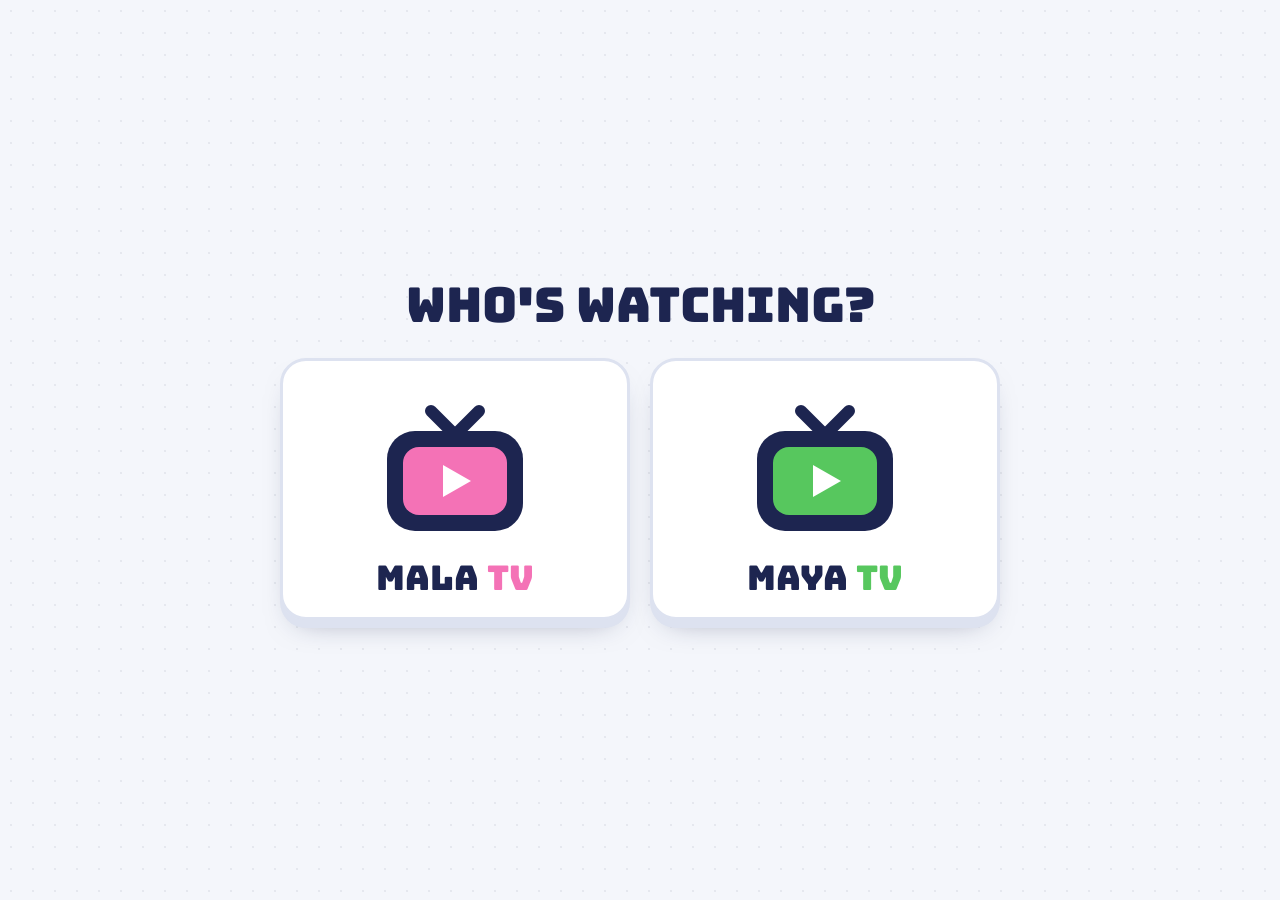
==== commit a9ac84c2: "Glinda pink for Mala, Elphaba green for Maya Co-Authored-By: Claude Opus 5.5 <noreply@anthropic.com>" ====
--- a/index.html
+++ b/index.html
@@ -7,7 +7,7 @@
 <meta name="description" content="Hand-picked videos for the kids, one channel each.">
 <meta name="robots" content="noindex">
 <meta name="theme-color" content="#f4f6fb">
-<link rel="icon" type="image/svg+xml" href="mala/icon.svg">
+<link rel="icon" type="image/svg+xml" href="mala/icon.svg?v=2">
 <link rel="preconnect" href="https://fonts.googleapis.com">
 <link rel="preconnect" href="https://fonts.gstatic.com" crossorigin>
 <link href="https://fonts.googleapis.com/css2?family=Bungee&family=Nunito:wght@400;600;800;900&display=swap" rel="stylesheet">
@@ -36,8 +36,8 @@
   <main>
     <h1>Who's watching?</h1>
     <nav class="kids">
-      <a href="mala/" style="--c:#8b5cf6"><img src="mala/icon.svg" alt=""><b>Mala <span>TV</span></b></a>
-      <a href="maya/" style="--c:#ec4899"><img src="maya/icon.svg" alt=""><b>Maya <span>TV</span></b></a>
+      <a href="mala/" style="--c:#f472b6"><img src="mala/icon.svg?v=2" alt=""><b>Mala <span>TV</span></b></a>
+      <a href="maya/" style="--c:#57c75e"><img src="maya/icon.svg?v=2" alt=""><b>Maya <span>TV</span></b></a>
     </nav>
   </main>
 </body>
